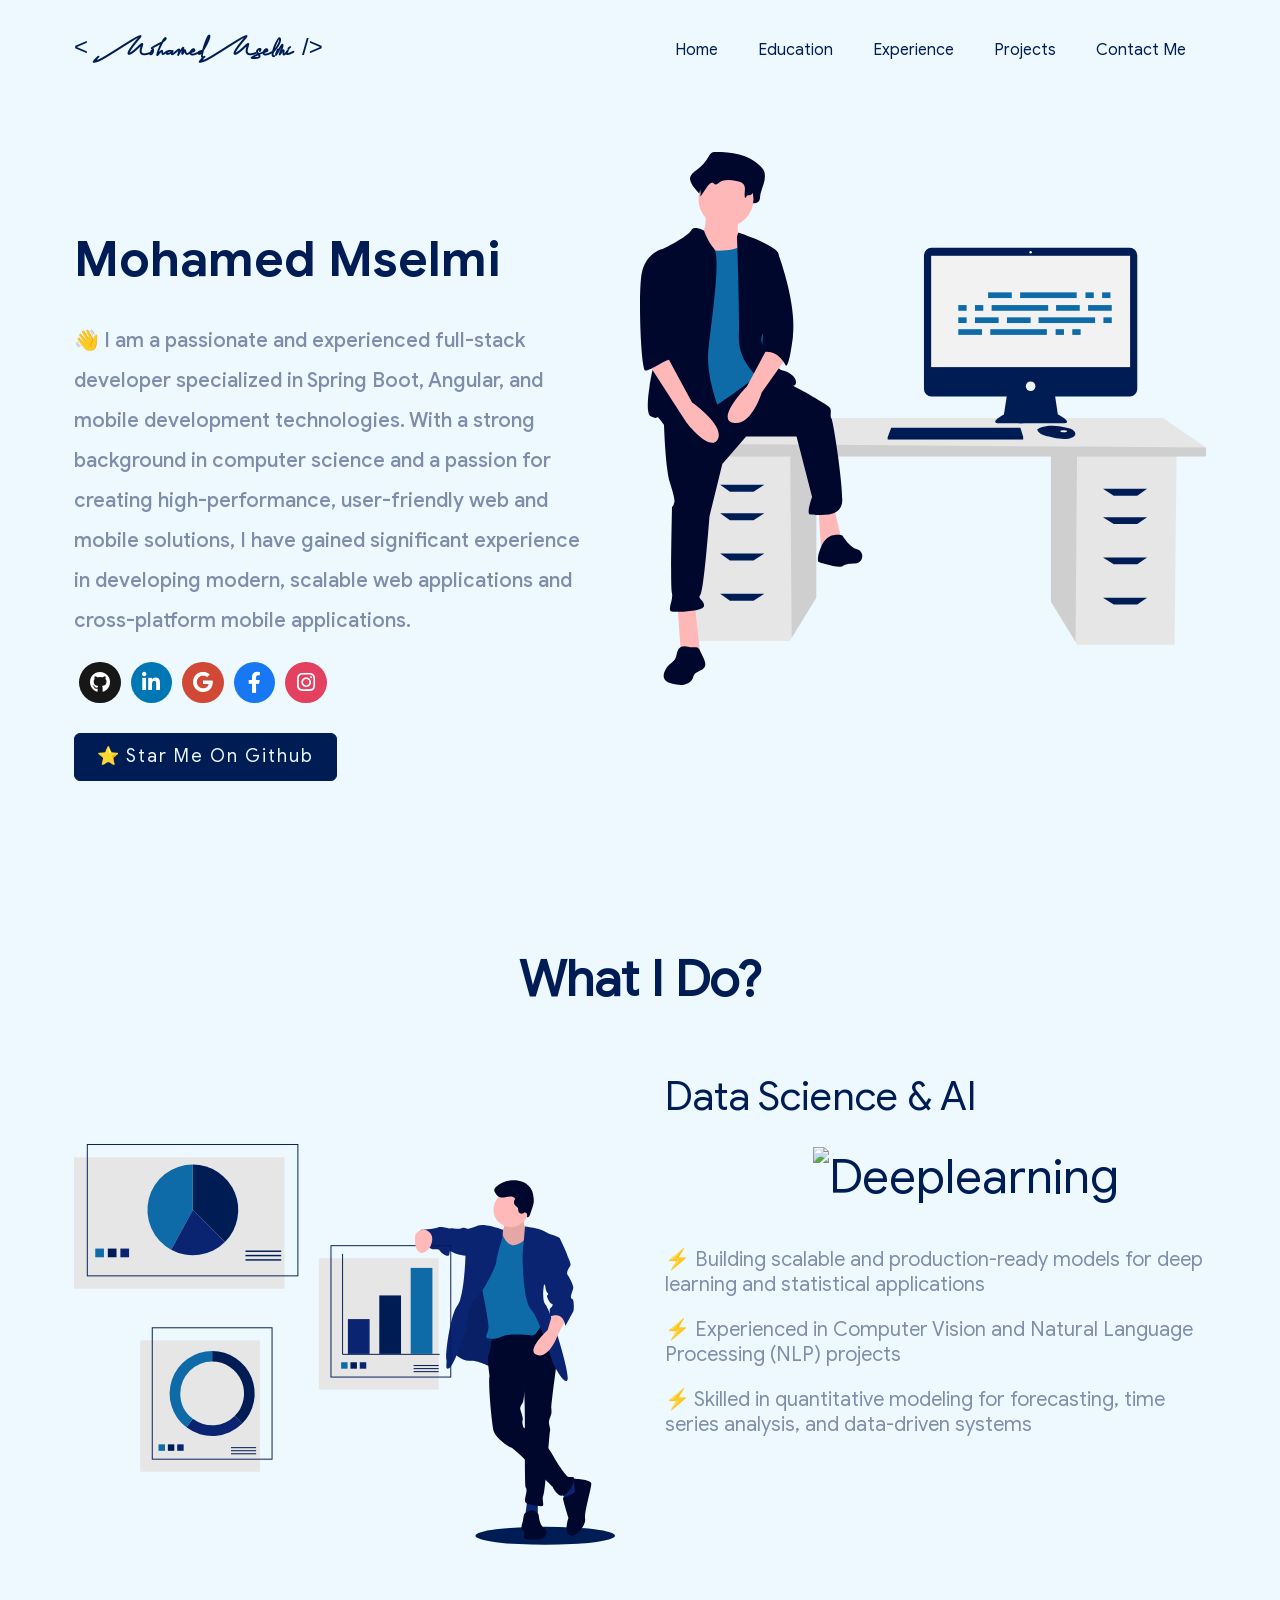
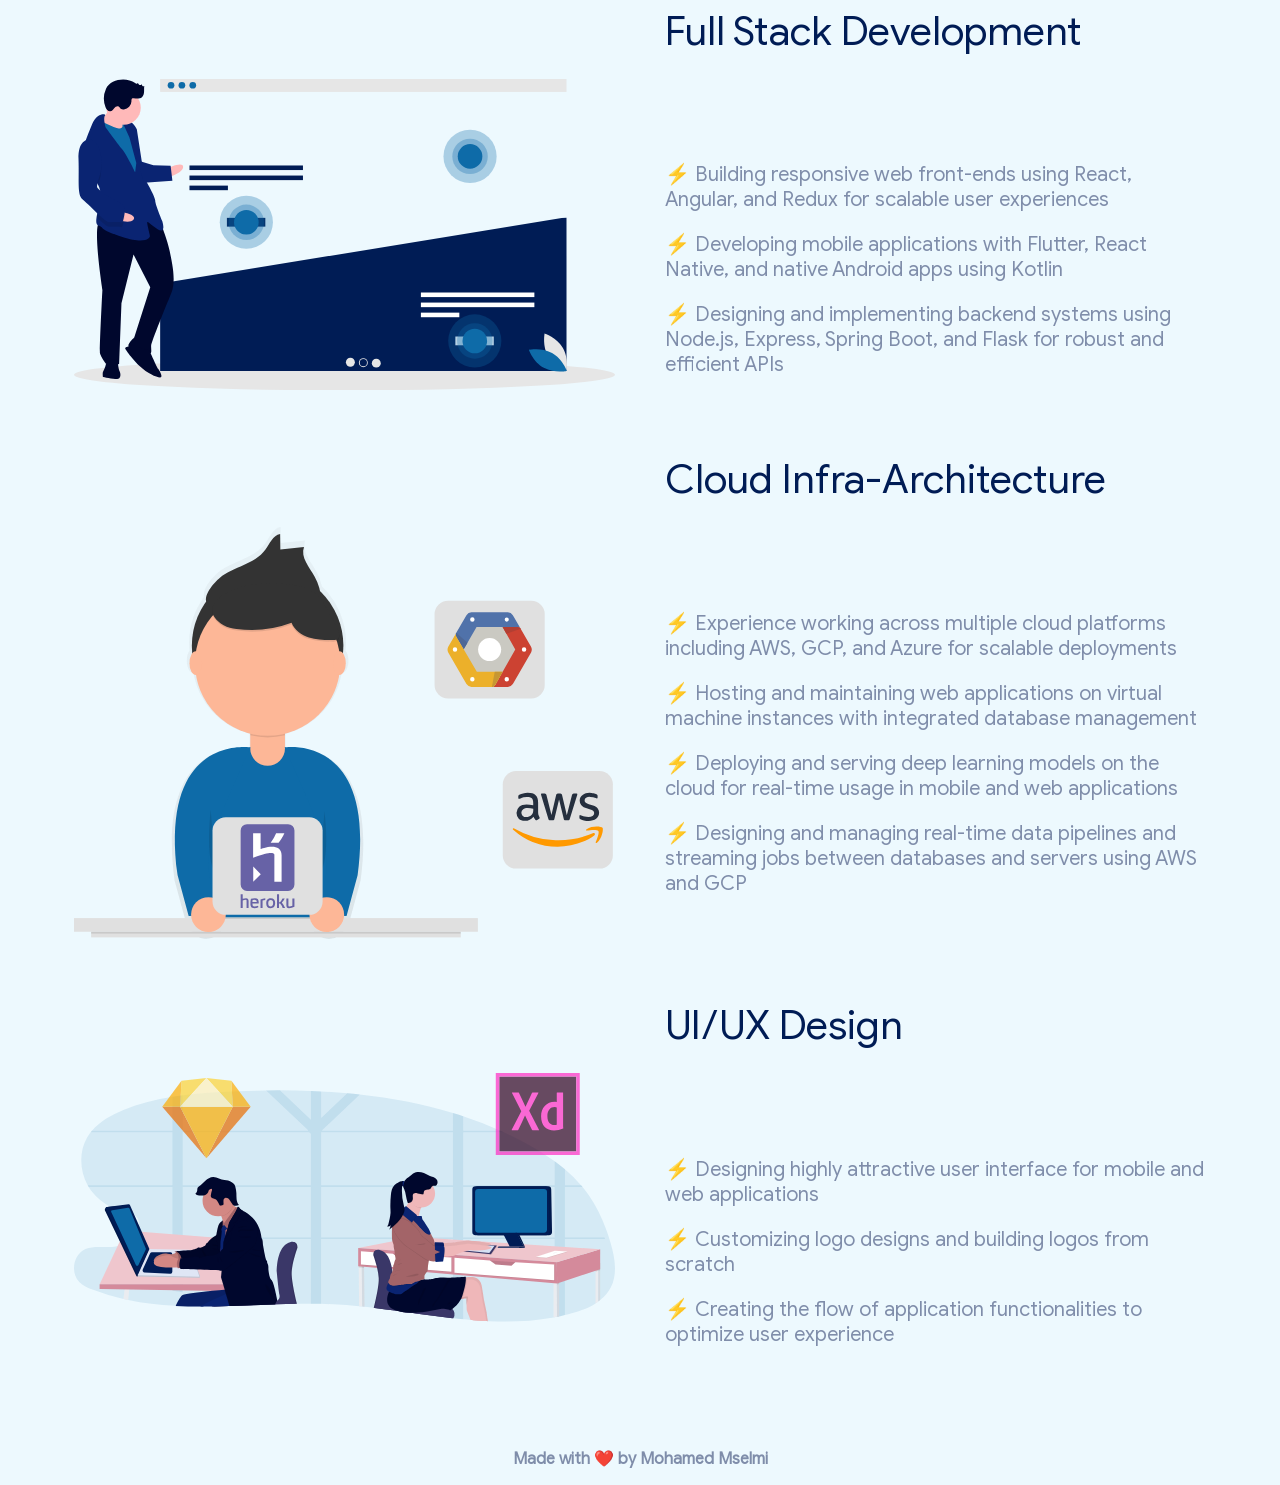
==== portfolio/index.html @ 04118fbd "Updates" ====
<!doctype html><html lang="en"><head><title>Davina Griss | Front-end Developer</title><meta charset="utf-8"/><link rel="icon" href="/portfolio/favicon.ico"/><meta name="viewport" content="width=device-width,initial-scale=1"/><meta name="theme-color" content="#000000"/><meta name="Portfolio template made by Dorota1997, available at GitHub" content="Web site created using create-react-app"/><link rel="manifest" href="/portfolio/manifest.json"/><link rel="stylesheet" href="https://cdn.jsdelivr.net/gh/devicons/devicon@latest/devicon.min.css"><link rel="stylesheet" href="https://pro.fontawesome.com/releases/v5.10.0/css/all.css" integrity="sha384-AYmEC3Yw5cVb3ZcuHtOA93w35dYTsvhLPVnYs9eStHfGJvOvKxVfELGroGkvsg+p" crossorigin="anonymous"/><link href="/portfolio/static/css/main.c5966e54.chunk.css" rel="stylesheet"></head><body data-theme="light"><noscript>You need to enable JavaScript to run this app.</noscript><div id="root"></div><script src="https://code.iconify.design/1/1.0.7/iconify.min.js"></script><script>!function(e){function r(r){for(var n,f,l=r[0],i=r[1],p=r[2],c=0,s=[];c<l.length;c++)f=l[c],Object.prototype.hasOwnProperty.call(o,f)&&o[f]&&s.push(o[f][0]),o[f]=0;for(n in i)Object.prototype.hasOwnProperty.call(i,n)&&(e[n]=i[n]);for(a&&a(r);s.length;)s.shift()();return u.push.apply(u,p||[]),t()}function t(){for(var e,r=0;r<u.length;r++){for(var t=u[r],n=!0,l=1;l<t.length;l++){var i=t[l];0!==o[i]&&(n=!1)}n&&(u.splice(r--,1),e=f(f.s=t[0]))}return e}var n={},o={1:0},u=[];function f(r){if(n[r])return n[r].exports;var t=n[r]={i:r,l:!1,exports:{}};return e[r].call(t.exports,t,t.exports,f),t.l=!0,t.exports}f.m=e,f.c=n,f.d=function(e,r,t){f.o(e,r)||Object.defineProperty(e,r,{enumerable:!0,get:t})},f.r=function(e){"undefined"!=typeof Symbol&&Symbol.toStringTag&&Object.defineProperty(e,Symbol.toStringTag,{value:"Module"}),Object.defineProperty(e,"__esModule",{value:!0})},f.t=function(e,r){if(1&r&&(e=f(e)),8&r)return e;if(4&r&&"object"==typeof e&&e&&e.__esModule)return e;var t=Object.create(null);if(f.r(t),Object.defineProperty(t,"default",{enumerable:!0,value:e}),2&r&&"string"!=typeof e)for(var n in e)f.d(t,n,function(r){return e[r]}.bind(null,n));return t},f.n=function(e){var r=e&&e.__esModule?function(){return e.default}:function(){return e};return f.d(r,"a",r),r},f.o=function(e,r){return Object.prototype.hasOwnProperty.call(e,r)},f.p="/portfolio/";var l=this["webpackJsonpreact-frontend-dev-portfolio"]=this["webpackJsonpreact-frontend-dev-portfolio"]||[],i=l.push.bind(l);l.push=r,l=l.slice();for(var p=0;p<l.length;p++)r(l[p]);var a=i;t()}([])</script><script src="/portfolio/static/js/2.5390d9ce.chunk.js"></script><script src="/portfolio/static/js/main.dc790f82.chunk.js"></script></body></html>
---- portfolio/static/css/main.c5966e54.chunk.css ----
@font-face{font-family:"Agustina Regular";font-style:normal;font-weight:400;src:local("Agustina Regular"),url(/portfolio/static/media/Agustina.21f233e1.woff) format("woff")}@font-face{font-family:"Montserrat";src:local("Montserrat"),url(/portfolio/static/media/Montserrat-Regular.ee653992.ttf) format("woff")}@font-face{font-family:"Google Sans Bold";src:local("Google Sans Bold"),url(/portfolio/static/media/GoogleSans-Bold.4457817a.ttf) format("woff")}@font-face{font-family:"Google Sans Bold Italic";src:local("Google Sans Bold Italic"),url(/portfolio/static/media/GoogleSans-BoldItalic.90773b61.ttf) format("woff")}@font-face{font-family:"Google Sans Italic";src:local("Google Sans Italic"),url(/portfolio/static/media/GoogleSans-Italic.0ecddcde.ttf) format("woff")}@font-face{font-family:"Google Sans Medium";src:local("Google Sans Medium"),url(/portfolio/static/media/GoogleSans-Medium.8d57e401.ttf) format("woff")}@font-face{font-family:"Google Sans Medium Italic";src:local("Google Sans Medium Italic"),url(/portfolio/static/media/GoogleSans-MediumItalic.8fd37379.ttf) format("woff")}@font-face{font-family:"Google Sans Regular";src:local("Google Sans Regular"),url(/portfolio/static/media/GoogleSans-Regular.b5c77a6a.ttf) format("woff")}code{font-family:source-code-pro,Menlo,Monaco,Consolas,"Courier New",monospace}body,html{scroll-behavior:smooth;overflow-x:hidden}body{font:19px/23px Montserrat,"Montserrat",sans-serif;-webkit-font-smoothing:antialiased;-moz-osx-font-smoothing:grayscale}@media (max-width:1380px){body,html{font-size:16px;line-height:normal}}:root{--scrollbar-color:#fff}*{scrollbar-width:thin;scrollbar-color:var(--scrollbar-color) transparent}.App{text-align:center}.App-logo{height:40vmin}.App-header{background-color:#282c34;min-height:100vh;display:flex;flex-direction:column;align-items:center;justify-content:center;font-size:calc(10px + 2vmin);color:#fff}.App-link{color:#09d3ac}.heading{color:#000}.subTitle{color:#868e96}@keyframes fade_down{0%{opacity:.01;transform:translateY(-20px);transition:opacity .3s cubic-bezier(.645,.045,.355,1),transform .3s cubic-bezier(.645,.045,.355,1)}to{opacity:1;transform:translateY(0);transition:opacity .3s cubic-bezier(.645,.045,.355,1),transform .3s cubic-bezier(.645,.045,.355,1)}}@keyframes fade_up{0%{opacity:.01;transform:translateY(20px);transition:opacity .3s cubic-bezier(.645,.045,.355,1),transform .3s cubic-bezier(.645,.045,.355,1)}to{opacity:1;transform:translateY(0);transition:opacity .3s cubic-bezier(.645,.045,.355,1),transform .3s cubic-bezier(.645,.045,.355,1)}}.header{display:block;max-width:90%;padding:20px 10px;margin:0 auto}.header ul{margin:0;padding:0;list-style:none;overflow:hidden}.grey-color{color:#868e96}.header li a{display:block;padding:20px;text-decoration:none}.header .logo{display:block;float:left;font-size:1.5em;text-decoration:none;margin-top:10px;line-height:normal}.header .logo-name{font-family:"Agustina Regular";font-weight:700;padding:0 10px}.menu{font-family:"Google Sans Regular"}.header .menu{clear:both;max-height:0;transition:max-height .2s ease-out}.header .menu-icon{cursor:pointer;display:inline-block;float:right;padding:28px 20px;position:relative;-webkit-user-select:none;user-select:none}.header .menu-icon .navicon{background:#333;display:block;height:2px;position:relative;transition:background .2s ease-out;width:18px}.header .menu-icon .navicon:after,.header .menu-icon .navicon:before{background:#333;content:"";display:block;height:100%;position:absolute;transition:all .2s ease-out;width:100%}.header .menu-icon .navicon:before{top:5px}.header .menu-icon .navicon:after{top:-5px}.header .menu-btn{display:none}.header .menu-btn:checked~.menu{max-height:370px}.header .menu-btn:checked~.menu-icon .navicon{background:transparent}.header .menu-btn:checked~.menu-icon .navicon:before{transform:rotate(-45deg)}.header .menu-btn:checked~.menu-icon .navicon:after{transform:rotate(45deg)}.header .menu-btn:checked~.menu-icon:not(.steps) .navicon:after,.header .menu-btn:checked~.menu-icon:not(.steps) .navicon:before{top:0}@media (min-width:69em){.header li{float:left}.header{display:flex;align-items:center;justify-content:space-between}.header .menu{max-height:none}.header .menu-icon{display:none}}.header-controls{display:flex;align-items:center;grid-gap:15px;gap:15px;justify-content:center;margin-top:20px;flex-wrap:wrap}@media (min-width:69em){.header-controls{margin-top:0;grid-gap:20px;gap:20px}}.main{margin:4rem auto 0}.greet-main,.main{width:90%;padding:20px 10px}.greet-main{margin:2rem auto 0}.gretting-main{width:90%;padding:20px 10px;margin:0 auto}.greeting-main{display:flex}.greeting-main>*{flex:1 1;margin-bottom:30px}.button-greeting-div{display:flex;margin-top:20px}.greeting-text{margin-top:80px;font-size:70px;line-height:1.1;font-family:"Google Sans Bold"}.greeting-nickname{font-size:30px;line-height:0;font-family:"Google Sans Bold Italic"}.greeting-text-p{font-size:40px;line-height:40px;margin-right:40px;font-family:"Google Sans Medium"}.greeting-image-div>*{max-width:100%;height:auto}@media (max-width:1380px){.greeting-text{font-size:50px}.greeting-text-p{font-size:20px}}@media (max-width:768px){.button-greeting-div{justify-content:space-around}.greeting-text{font-size:30px;margin-top:0;text-align:center}.greeting-nickname{font-size:25px;text-align:center}.greeting-text-p{font-size:16px;margin-right:0;line-height:normal;text-align:center}.greeting-main{display:block}.portfolio-repo-btn-div{width:100%;display:flex;justify-content:center}}.social-media-div{font-size:2em}.icon-button i{color:#fff}.icon-button{margin-bottom:10px}.icon-button i{border-radius:2.6rem;cursor:pointer;display:inline-block;font-size:1.3rem;height:2.6rem;line-height:2.6rem;position:relative;text-align:center;-webkit-user-select:none;user-select:none;width:2.6rem;margin:0 5px 10px}@media (max-width:768px){.social-media-div{text-align:center}}.main-button{background-color:#55198b;border:1px solid #55198b;color:#fff;font-weight:500;line-height:1.1;width:max-content;padding:13px 22px;margin-right:0;border-radius:6px;text-align:center;text-decoration:none;font-family:"Google Sans Regular";display:block;margin-top:20px;font-size:18px;cursor:pointer;letter-spacing:2px}.main-button:hover{transition:.3s ease-in}.project-button{display:flex;justify-content:center;margin-top:20px}@media (max-width:768px){.main-button{font-size:15px;padding:12px 18px;margin-right:0}}@media (max-width:320px){.main-button{font-size:12px}}.skills-main-div{display:flex;overflow:hidden}.skills-header{font-size:60px;line-height:normal;font-family:"Google Sans Regular";text-align:center}.skills-text{font-size:20px}.skills-text-div{margin-left:50px;font-family:"Google Sans Regular"}.skills-main-div>*{flex:1 1;margin-bottom:30px}.skills-image-div>*{max-width:100%;height:auto;margin-top:100px}.skills-heading{font-size:56px;font-weight:400;font-family:"Google Sans Regular";line-height:normal}@media (max-width:1380px){.skills-heading{font-size:40px}.skills-header{font-size:50px}}@media (max-width:768px){.skills-heading{font-size:30px;text-align:center}.skills-header{font-size:30px}.greeting-text-p{font-size:16px;line-height:normal}.skills-main-div{flex-direction:column}.skills-text-div{margin:20px}.skills-text{font-size:16px}.skills-text-subtitle{font-size:16px;text-align:center}.skills-image-div{order:2}.skills-image-div>*{margin-top:0}}.software-skill-inline{display:inline-block;margin-right:20px;margin-bottom:20px;font-family:"Google Sans Regular"}.software-skill-inline>i{color:#868e96}.software-skill-inline>i:hover{color:#645beb}.skill-image{height:48px}.footer-text{text-align:center;font-weight:700;font-family:"Google Sans Regular"}.footer-div{margin-top:2rem}#topButton{visibility:hidden;position:fixed;bottom:1.2rem;right:1.5rem;cursor:pointer;padding:15px;outline:none;border-radius:2rem;font-size:1.5rem}.logo_wrapper{height:100vh;width:100vw;align-items:center;justify-content:center}.screen{height:100%}.screen,body{display:flex;align-items:center;justify-content:center}body{padding:0;margin:0}.screen{overflow:hidden;border-radius:100%;animation:grow 5.5s forwards}@keyframes grow{0%{transform:scale(0)}10%{transform:scale(1);border-radius:0;height:100%;width:100%}90%{transform:scale(1);border-radius:0;height:100%;width:100%}to{transform:scale(0);transform-origin:50% 50%;border-radius:100%}}#logo{position:absolute;top:50%;left:50%;transform:translate(-50%,-50%)}.raw_logo{height:305;width:440}.educations-header{font-size:40px;line-height:1.1;font-family:"Google Sans Regular";text-align:center}@media (max-width:1380px){.educations-header{font-size:35px}}@media (max-width:768px){.educations-header{font-size:30px}}.degree-card{display:flex;width:100%;justify-content:center;align-items:center}.card-title{font-size:23px}.card-subtitle,.card-title{font-family:"Google Sans Medium"}.card-subtitle{font-size:18px;margin-top:7px;margin-bottom:5px}.card-img{width:200px;height:auto;border-radius:50%;padding:10px;border:1px solid #d9dbdf;box-shadow:5px 5px 5px #d9dbdf}.body-header{max-width:inherit;display:flex;border-radius:7px 7px 0 0;padding:10px}.body-header-title{align-items:flex-start;width:80%}.body-header-duration{width:20%}.duration{font-family:"Google Sans Regular";font-size:16px;padding-right:10px;float:right}.body-content{max-width:inherit;border-radius:0 0 7px 7px;padding:10px;justify-content:center;align-items:center}.content-list{padding-left:10px;padding-right:10px;font-family:"Google Sans Regular"}.card-body{border-bottom:1px solid #d9dbdf;border-left:1px solid #d9dbdf;border-right:1px solid #d9dbdf;border-radius:7px;margin:10px;box-shadow:5px 5px 5px #d9dbdf}.visit-btn{display:inline-block;margin:0 10px 10px 0;padding:10px;border-radius:7px;border:0;float:right}.btn{margin:0;padding:0;font-family:"Google Sans Regular"}@media (max-width:768px){.body-header,.degree-card{flex-direction:column}.body-header-title{width:100%}.body-header-duration{padding:0;margin:0;width:100%}.duration{padding:0;margin:0;float:left}.card-img{width:200px}.card-body{width:100%!important}.card-title{font-size:20px}.card-subtitle{font-size:16px}}.certs-header{font-size:40px;line-height:1.1;font-family:"Google Sans Regular";text-align:center}.certs-body-div{display:flex;justify-content:space-between;flex-wrap:wrap}@media (max-width:1380px){.certs-header{font-size:35px}}@media (max-width:768px){.certs-body-div{flex-direction:column}.certs-header{font-size:30px}}.cert-card{width:30%;display:inline-block;justify-content:center;align-items:center;text-align:center;border:1px solid #d9dbdf;border-radius:5px;box-shadow:5px 5px 5px #d9dbdf;margin-bottom:30px;flex:0 0 30%}.cert-header{margin:0;border-radius:5px 5px 0 0}.logo_img{margin:3px;width:auto;height:100px}.cert-body{margin:0}.cert-body-title{font-size:20px}.cert-body-subtitle,.cert-body-title{font-family:"Google Sans Regular";margin:10px}.cert-body-subtitle{font-size:18px;color:grey}.content{position:relative;width:100%;margin:auto;overflow:hidden}.content .content-overlay{background:rgba(0,0,0,.7);position:absolute;height:99%;width:100%;left:0;top:0;bottom:0;right:0;opacity:0;transition:all .4s ease-in-out 0s}.content:hover .content-overlay{opacity:1}.content-details{position:absolute;text-align:center;padding-left:1em;padding-right:1em;width:100%;top:50%;left:50%;opacity:0;transform:translate(-50%,-50%);transition:all .3s ease-in-out 0s}.content:hover .content-details{top:50%;left:50%;opacity:1}.content-details h3{color:#fff;font-weight:500;font-family:"Google Sans Regular";letter-spacing:.15em;margin-bottom:.5em;text-transform:uppercase}.fadeIn-top{top:20%}@media (max-width:768px){.cert-card{width:100%}}.dev-icons{padding-left:0;list-style:none;font-size:3rem;margin-bottom:0;margin-top:0;text-align:center}.competitive-sites-inline{display:inline-block;margin-right:20px;margin-bottom:20px;font-family:"Google Sans Regular"}.competitive-sites-inline>i{color:#868e96}.competitive-sites-inline>i:hover{color:#645beb}.education-main{width:100%}.basic-education{margin-left:5%;margin-right:5%}.heading-div{display:flex}.heading-div>*{flex:1 1}.heading-img-div{display:flex;align-items:center;justify-content:center}.heading-text-div{text-align:center}.heading-img-div>*{max-width:100%;height:auto}.heading-text{font-size:56px;font-weight:400;font-family:"Google Sans Medium";line-height:1.1;text-align:center;margin-top:100px}.heading-sub-text{font-size:30px;font-family:"Google Sans Regular";text-align:center}@media (max-width:1380px){.heading-text{font-size:50px;margin-top:80px}.heading-sub-text{font-size:25px}}@media (max-width:768px){.heading-text{font-size:30px;margin-top:20px}.heading-sub-text{font-size:20px}.heading-div{flex-direction:column}}.experience-card{min-width:275px;margin-bottom:20px;border-radius:10px;display:flex;flex-direction:column;padding:10px;margin-left:10px;box-shadow:4px 3px 20px -2px grey}.arrow-left{width:0;height:0;margin-top:40px;margin-left:10px;margin-right:-10px;border-top:10px solid transparent;border-bottom:10px solid transparent;z-index:100}.experience-card-logo-div{margin:-10px 10px 10px}.experience-card-stepper{display:flex;flex-direction:row;position:relative;align-items:center;flex-direction:column;margin-top:-40px}.experience-card-body-div{width:100%}.experience-card-header-div{display:flex;flex-direction:row}.experience-card-logo{width:100px;height:100px;box-shadow:4px 3px 20px -2px grey;border-radius:50px}.experience-card-title{margin:10px 7px 2px 0}.experience-card-company,.experience-card-title{font-family:"Google Sans Regular";text-align:left}.experience-card-company{margin:0}.experience-card-duration{font-family:"Google Sans Regular";margin:10px 0 2px;text-align:right;color:#868e96}.experience-card-heading-left{float:left;margin-left:10px;margin-right:auto}.experience-card-heading-right{float:right;margin-left:auto;margin-right:10px}.experience-card-location{font-family:"Google Sans Regular";margin:0;text-align:right;color:#868e96}.experience-card-description{margin-top:5px;margin-left:10px;text-align:justify;margin-right:20px;font-family:"Google Sans Regular"}.experience-card-company>a{position:relative;color:#000;text-decoration:none}.experience-card-company>a:hover{color:#000}.experience-card-company>a:hover:before{visibility:visible;transform:scaleX(1)}.experience-card-company>a:before{content:"";position:absolute;width:100%;height:1px;bottom:0;left:0;background-color:#000;visibility:hidden;transform:scaleX(0);transition:all .3s ease-in-out 0s}.experience-list-item{display:flex;align-items:center;flex-direction:row}@keyframes ripple{0%{left:5px;top:5px;opcity:75;width:0;height:0}to{left:-20px;top:-20px;opacity:0;width:50px;height:50px}}@media (max-width:768px){.experience-card{flex-direction:column;text-align:center}.arrow-left,.experience-card-stepper{display:none}.experience-list-item{flex-direction:column}.experience-card-logo{width:100px}.experience-card-heading-left,.experience-card-heading-right{float:center;margin-left:auto;margin-right:auto}.experience-card-header-div{flex-direction:column}.experience-card-description{margin-left:14px;margin-right:14px;text-align:justify}}.experience-accord{margin:50px}.accord-panel{font-family:"Google Sans Regular"}@media (max-width:768px){.experience-accord{margin:20px}}.experience-main{width:100%}.basic-experience{margin-left:5%;margin-right:5%}.experience-heading-div{display:flex}.experience-heading-div>*{flex:1 1}.experience-heading-img-div{display:flex;align-items:center;justify-content:center}.experience-heading-text-div{text-align:center}.experience-heading-img-div>*{max-width:100%;height:auto}.experience-heading-text{font-size:56px;font-weight:400;font-family:"Google Sans Medium";line-height:1.1;text-align:center;margin-top:80px}.experience-heading-sub-text{font-size:30px;font-family:"Google Sans Regular";text-align:center;margin-bottom:10px}.experience-header-detail-text{font-size:20px;line-height:30px;margin-top:0;margin-left:20px;margin-right:20px;font-family:"Google Sans Medium"}@media (max-width:1380px){.experience-heading-text{font-size:50px;margin-top:80px}.experience-heading-sub-text{font-size:25px}}@media (max-width:768px){.experience-heading-text{font-size:30px;margin-top:20px}.experience-heading-sub-text{font-size:20px}.experience-heading-div{flex-direction:column}.experience-header-detail-text{font-size:16px;margin-right:0;line-height:normal;text-align:center}}.pr-chart{width:100%;text-align:center}canvas{margin:0 auto}.pr-chart-header{font-family:"Google Sans Regular"}@media (max-width:768px){.pr-chart-header{font-size:20px}}.issue-chart{width:100%;text-align:center}.issue-chart-header{font-family:"Google Sans Regular"}@media (max-width:768px){.issue-chart-header{font-size:20px}}.os-charts-header{font-size:40px;line-height:1.1;font-family:"Google Sans Regular";text-align:center;margin-left:10px;margin-right:10px}.os-charts-body-div{text-align:center;display:flex;flex-direction:row;width:100%}.main-div{width:90%;margin:0 auto}@media (max-width:1380px){.os-charts-header{font-size:35px}}@media (max-width:768px){.os-charts-header{font-size:25px}.os-charts-body-div{flex-direction:column}}.organizations-header{font-size:40px;line-height:1.1;font-family:"Google Sans Regular";text-align:center;margin-left:10px;margin-right:10px}@media (max-width:1380px){.organizations-header{font-size:35px}}@media (max-width:768px){.organizations-header{font-size:25px}}.dev-icons-orgs{padding-left:0;list-style:none;font-size:3rem;margin:50px 50px 0;text-align:center}.organizations-img{width:100px;height:auto}.organizations-inline{display:inline-block;margin-right:50px;margin-bottom:50px;font-family:"Google Sans Regular"}.organizations-inline:hover{transform:translateY(-5px)}@media (max-width:768px){.organizations-img{width:60px}.dev-icons-orgs{margin-left:20px;margin-right:20px}.organizations-inline{margin-right:30px;margin-bottom:30px}}.pull-requests-header-div{margin-top:100px}.pull-requests-header{font-size:40px;line-height:1.1;font-family:"Google Sans Regular";text-align:center;margin-left:10px;margin-right:10px}.pull-request-body-div{text-align:center;width:100%}@media (max-width:1380px){.pull-requests-header{font-size:35px}}@media (max-width:768px){.pull-requests-header-div{margin-top:40px}.pull-requests-header{font-size:25px}}.pull-request-card{width:75%;display:inline-block;margin-bottom:10px;border-radius:5px;padding:10px}.pr-top{display:flex;width:100%}.pr-header{width:80%;float:top-left;text-align:left}.pr-icons{font-size:18px;width:5%;float:left;text-align:left}.pr-title-header{width:95%;display:inline-block;float:right}.pr-subtitle{font-size:10px;color:grey}.pr-subtitle,.pr-title{margin-top:0;margin-bottom:0;font-family:"Google Sans Regular"}.pr-title{text-overflow:ellipsis;white-space:nowrap;overflow:hidden;text-align:left;font-size:16px}.pr-title>a{position:relative;color:#000;text-decoration:none}.pr-title>a:hover{color:#000}.pr-title>a:hover:before{visibility:visible;transform:scaleX(1)}.pr-title>a:before{content:"";position:absolute;width:100%;height:1px;bottom:0;left:0;background-color:#000;visibility:hidden;transform:scaleX(0);transition:all .3s ease-in-out 0s}.pr-down{width:95%;display:flex;margin-left:4%}.changes-repo{width:90%;margin-right:0;display:inline-block}.changes-files{width:100%;display:flex;margin-top:5px}.merge-by-img{display:inline-block;margin-left:10px;height:20px;width:auto}@media (max-width:768px){.pull-request-card{width:85%}.pr-top{flex-direction:column}.changes-repo{width:87%}.files-changed-header{margin-top:10px;margin-left:5px;width:100%;text-align:left}.pr-header{width:100%}.pr-icons{width:7%;font-size:20px}.pr-title-header{width:93%}.pr-title{white-space:normal;overflow:hidden;font-size:15px}.pr-subtitile{font-size:12px;margin-top:3px}.pr-down{width:93%;margin-left:7%}}.issues-header{font-size:40px;line-height:1.1;font-family:"Google Sans Regular";text-align:center;margin-left:10px;margin-right:10px}.issues-body-div{text-align:center;width:100%}@media (max-width:1380px){.issues-header{font-size:35px}}@media (max-width:768px){.issues-header{font-size:25px}}.issue-card{width:75%;display:inline-block;margin-bottom:10px;border-radius:5px;padding:10px}.issue-top{display:flex;width:100%}.files-changed-header{width:20%;text-align:right}.files-changed-text{text-align:right;padding:2px;color:#fff;border-radius:10%}.files-changed-text,.files-changed-text-2{margin-top:0;display:inline-block;margin-bottom:0;font-size:12px;font-family:"Google Sans Regular"}.files-changed-text-2{margin-left:10px}.issue-header{width:100%;float:top-left;text-align:left}.issue-icons{font-size:18px;width:5%;float:left;text-align:left}.issue-title-header{width:95%;display:inline-block;float:right}.issue-subtitle{font-size:10px;color:grey}.issue-subtitle,.issue-title{margin-top:0;margin-bottom:0;font-family:"Google Sans Regular"}.issue-title{text-overflow:ellipsis;white-space:nowrap;overflow:hidden;text-align:left;font-size:16px}.issue-title>a{position:relative;color:#000;text-decoration:none}.issue-title>a:hover{color:#000}.issue-title>a:hover:before{visibility:visible;transform:scaleX(1)}.issue-title>a:before{content:"";position:absolute;width:100%;height:1px;bottom:0;left:0;background-color:#000;visibility:hidden;transform:scaleX(0);transition:all .3s ease-in-out 0s}.issue-down{width:95%;display:flex;margin-left:5%}.assignee-repo{width:90%;margin-right:0;display:inline-block}.parent-repo{overflow:hidden;text-align:left;margin-bottom:0;font-family:"Google Sans Regular";font-size:12px;margin-top:5px}.parent-repo,.parent-repo>a{white-space:nowrap;text-overflow:ellipsis}.assignee-info{width:100%;display:flex;margin-top:5px}.additions-files{color:#28a745}.additions-files,.deletions-files{margin-top:0;margin-bottom:0;font-size:14px;font-family:"Google Sans Regular"}.deletions-files{margin-left:8px;color:#d73a49}.owner-img-div{width:10%;display:inline-block}.owner-img{height:40px}.assigned-to-img,.owner-img{display:inline-block;width:auto}.assigned-to-img{margin-left:10px;height:20px}#tooltip-top>.tooltip-inner{background-color:#000;color:#fff;border:1px solid #062e56}#tooltip-top>.tooltip-arrow{border-top:5px solid #062e56}@media (max-width:768px){.issue-card{width:85%}.issue-top{flex-direction:column}.assignee-repo{width:87%}.files-changed-header{margin-top:10px;margin-left:5px;width:100%;text-align:left}.issue-header{width:100%}.issue-icons{width:7%;font-size:20px}.issue-title-header{width:93%}.issue-title{white-space:normal;overflow:hidden;font-size:15px}.pr-subtitile{font-size:12px;margin-top:3px}.issue-down{width:93%;margin-left:7%}}.contact-main,.opensource-main{width:100%}.basic-contact{margin-left:5%;margin-right:5%}.blog-heading-div,.contact-heading-div{display:flex}.address-heading-div{display:flex;margin-top:80px}.address-heading-div>*,.blog-heading-div>*,.contact-heading-div>*{flex:1 1}.contact-heading-img-div{display:flex}.blog-heading-img-div,.contact-heading-img-div{align-items:center;justify-content:center}.address-heading-text-div,.blog-heading-text-div,.contact-heading-text-div{text-align:center}.blog-heading-img-div>*,.contact-heading-img-div>*{max-width:100%;height:auto}.contact-heading-text{margin-top:60px}.blog-heading-text,.contact-heading-text{font-size:56px;font-weight:400;font-family:"Google Sans Medium";line-height:1.1;text-align:center}.blog-heading-text{margin-top:40px}.address-heading-text{font-size:30px;font-family:"Google Sans Regular";text-align:center;margin-bottom:10px}.blog-header-detail-text,.contact-header-detail-text{font-size:20px;line-height:30px;margin-top:0;margin-left:20px;margin-right:20px;font-family:"Google Sans Medium"}.address-btn-div,.blogsite-btn-div,.resume-btn-div{width:100%;display:flex;justify-content:center}.address-btn-div{margin-top:0}@media (max-width:1380px){.contact-heading-text{font-size:50px;margin-top:60px}.blog-heading-text{font-size:50px;margin-top:40px}}@media (max-width:768px){.blog-heading-text,.contact-heading-text{font-size:30px;margin-top:0}.address-heading-text{font-size:20px}.blog-heading-div{flex-direction:column-reverse;margin-top:60px}.address-heading-div{flex-direction:column;margin-top:60px}.address-heading-text-div,.blog-heading-text-div{margin-top:40px}.contact-heading-div{flex-direction:column}.blog-header-detail-text,.contact-header-detail-text{font-size:16px;margin-left:0;margin-right:0;line-height:normal;text-align:center}}.dev-icons-languages{padding-left:0;list-style:none;font-size:2rem;margin-bottom:0;margin-top:0;text-align:right}.software-skill-inline-languages{display:inline-block;margin-right:20px;margin-bottom:0;font-family:"Google Sans Regular"}@media (max-width:768px){.software-skill-inline-languages{margin-right:10px;margin-bottom:0}}.repo-card-div{color:#586069;box-shadow:0 10px 30px -15px rgba(0,0,0,.2);padding:2rem;cursor:pointer;flex:1 1 25%}.repo-card-div:hover{box-shadow:0 20px 30px -10px rgba(0,0,0,.2)}.repo-stats{display:flex;justify-content:space-between;font-size:13px;color:#6a737d}.repo-left-stat{flex-grow:1;display:flex}.language-color{width:10px;height:10px;background-color:#00f;margin-right:.25rem;border-radius:100%}.repo-left-stat span{margin-right:.75rem}.repo-left-stat span,.repo-name-div{display:flex;align-items:center}.repo-svg{margin-right:.5rem;min-width:16px}.repo-name{text-align:left;color:#24292e;font-family:"Google Sans Regular";font-size:25px;font-weight:700;letter-spacing:-.5px;overflow:hidden;line-height:1.2;margin:0}.repo-star-svg{margin-right:.3rem}.repo-description{overflow:hidden;text-align:left;display:-webkit-box;font-family:"Google Sans Regular";-webkit-line-clamp:2;-webkit-box-orient:vertical;margin-top:.8rem}.repo-details{display:flex;flex-direction:row}.repo-creation-date{font-family:"Google Sans Regular";font-weight:400;margin:0 auto 0 0}.repo-languages{margin-left:auto;margin-right:0}@media (max-width:1200px){.repo-card-div{flex:1 1 40%}}@media (max-width:768px){.repo-card-div{flex:1 1 100%}.repo-name{font-size:16px}.repo-description{font-size:14px}.repo-details{flex-direction:column}.repo-creation-date{font-size:14px}}.publication-card-div{color:#586069;background-color:#fff;box-shadow:0 10px 30px -15px rgba(0,0,0,.2);padding:2rem;cursor:pointer;flex:1 1 25%}.publication-card-div:hover{box-shadow:0 20px 30px -10px rgba(0,0,0,.2)}.publication-name-div{display:flex;align-items:center}.publication-name{color:#24292e;font-size:25px;font-weight:700;letter-spacing:-.5px;line-height:1.2;margin:0}.publication-description,.publication-name{text-align:left;font-family:"Google Sans Regular";overflow:hidden}.publication-description{display:-webkit-box;-webkit-line-clamp:2;-webkit-box-orient:vertical;margin-top:.8rem}.publication-details{display:flex;flex-direction:row}.publication-creation-date{font-family:"Google Sans Regular";font-weight:400;margin:0 auto 0 0}@media (max-width:1200px){.publication-card-div{flex:1 1 40%}}@media (max-width:768px){.publication-card-div{flex:1 1 100%}.publication-name{font-size:16px}.publication-description{font-size:14px}.publication-details{flex-direction:column}.publication-creation-date{font-size:14px}}.projects-main{width:100%;text-align:center}.basic-projects{margin-left:5%;margin-right:5%}.projects-heading-div{display:flex}.projects-heading-div>*{flex:1 1}.projects-heading-img-div{display:flex;align-items:center;justify-content:center}.projects-heading-text-div{text-align:center}.projects-heading-img-div>*{max-width:100%;height:auto}.projects-heading-text{font-size:56px;font-weight:400;font-family:"Google Sans Medium";line-height:1.1;text-align:center;margin-top:80px}.projects-heading-sub-text{font-size:30px;font-family:"Google Sans Regular";text-align:center;margin-bottom:10px}.projects-header-detail-text{font-size:20px;line-height:30px;margin-top:0;margin-left:20px;margin-right:20px;font-family:"Google Sans Medium"}.publications-heading-text-div{text-align:center;font-family:"Google Sans Regular";margin-top:70px}.publications-heading-text{font-size:56px;font-weight:600}.repo-cards-div-main{display:flex;flex-direction:row;flex-wrap:wrap;grid-gap:1rem 1rem;gap:1rem 1rem;margin-left:40px;margin-right:40px;margin-top:60px}@media (max-width:1380px){.projects-heading-text{font-size:50px;margin-top:80px}.projects-heading-sub-text{font-size:25px}}@media (max-width:768px){.projects-heading-text,.publications-heading-text{font-size:30px;margin-top:20px}.projects-heading-sub-text{font-size:20px}.projects-heading-div{flex-direction:column}.projects-header-detail-text{font-size:16px;margin-right:0;margin-left:0;line-height:normal;text-align:center}.repo-cards-div-main{grid-template-columns:repeat(auto-fit,minmax(300px,1fr));margin-left:10px;margin-right:10px;margin-top:30px}}.error-main{width:100vw}.error-main>.error-class{width:90%;margin:auto 5%;text-align:center;display:block}.error-main>.error-class>.error-404{font-size:7em;overflow:hidden;padding-top:10px 0;margin:10px 0}.error-main>.error-class p{font-size:1.4em;margin-top:0}@media screen and (min-width:1364px){.error-main>.error-class>.error-404{height:175px;padding-top:60px}}.resume-main{width:100vw;min-height:100vh;margin:0;padding:0;overflow-x:hidden}.resume-view{max-width:1200px;margin:0 auto;padding:0 5% 40px}.resume-page{display:block;width:100%;margin-bottom:0}.resume-page .react-pdf__Document{display:flex;justify-content:center;width:100%;margin:0;line-height:0}.resume-page .react-pdf__Page{max-width:100%;display:block;margin:0;line-height:0}.resume-page .react-pdf__Page__canvas{max-width:100%!important;height:auto!important;width:100%!important;display:block;margin:0}.resume-page .react-pdf__Page__annotations,.resume-page .react-pdf__Page__textContent{display:none}.download-btn{display:flex;justify-content:center;align-items:center;margin-bottom:30px}@media screen and (max-width:768px){.resume-view{padding:0 2% 30px}}@media screen and (min-width:769px){.resume-view{max-width:1400px;padding:0 3% 50px}}.resume-loading{display:flex;flex-direction:column;align-items:center;justify-content:center;padding:60px 20px;min-height:400px}.resume-loading p{margin-top:20px;font-size:16px;color:#666}.page-loading{display:flex;justify-content:center;align-items:center;min-height:400px}.loading-spinner{width:48px;height:48px;border:4px solid #f3f3f3;border-top-color:#3498db;border-radius:50%;animation:spin 1s linear infinite}@keyframes spin{0%{transform:rotate(0deg)}to{transform:rotate(1turn)}}.resume-error{display:flex;flex-direction:column;align-items:center;justify-content:center;padding:60px 20px;min-height:400px;text-align:center}.resume-error .error-icon{color:#e74c3c;margin-bottom:20px}.resume-error p{font-size:18px;color:#666;margin-bottom:24px;max-width:400px}.retry-btn{padding:10px 24px;font-size:16px;font-weight:500;border:2px solid #e74c3c;background-color:#fff;color:#e74c3c;border-radius:8px;cursor:pointer;transition:all .3s ease;outline:none}.retry-btn:hover{background-color:#e74c3c;color:#fff;transform:translateY(-2px);box-shadow:0 4px 12px rgba(231,76,60,.3)}.pagination-controls{display:flex;justify-content:center;align-items:center;grid-gap:20px;gap:20px;margin-top:30px;margin-bottom:30px;padding:20px}.pagination-btn{padding:10px 24px;font-size:16px;font-weight:500;border:2px solid #3498db;background-color:#fff;color:#3498db;border-radius:8px;cursor:pointer;transition:all .3s ease;outline:none}.pagination-btn:hover:not(:disabled){background-color:#3498db;color:#fff;transform:translateY(-2px);box-shadow:0 4px 12px rgba(52,152,219,.3)}.pagination-btn:disabled{opacity:.4;cursor:not-allowed;border-color:#ccc;color:#ccc}.page-info{font-size:16px;font-weight:500;color:#333;min-width:120px;text-align:center}@media screen and (max-width:768px){.pagination-controls{flex-direction:column;grid-gap:12px;gap:12px}.pagination-btn{width:100%;max-width:200px}.page-info{order:-1;margin-bottom:8px}.loading-spinner{width:40px;height:40px}.resume-error,.resume-loading{min-height:300px;padding:40px 20px}}
/*!
 * Font Awesome Free 5.11.2 by @fontawesome - https://fontawesome.com
 * License - https://fontawesome.com/license/free (Icons: CC BY 4.0, Fonts: SIL OFL 1.1, Code: MIT License)
 */.fa,.fab,.fad,.fal,.far,.fas{-moz-osx-font-smoothing:grayscale;-webkit-font-smoothing:antialiased;display:inline-block;font-style:normal;font-feature-settings:normal;font-variant:normal;text-rendering:auto;line-height:1}.fa-lg{font-size:1.33333em;line-height:.75em;vertical-align:-.0667em}.fa-xs{font-size:.75em}.fa-sm{font-size:.875em}.fa-1x{font-size:1em}.fa-2x{font-size:2em}.fa-3x{font-size:3em}.fa-4x{font-size:4em}.fa-5x{font-size:5em}.fa-6x{font-size:6em}.fa-7x{font-size:7em}.fa-8x{font-size:8em}.fa-9x{font-size:9em}.fa-10x{font-size:10em}.fa-fw{text-align:center;width:1.25em}.fa-ul{list-style-type:none;margin-left:2.5em;padding-left:0}.fa-ul>li{position:relative}.fa-li{left:-2em;position:absolute;text-align:center;width:2em;line-height:inherit}.fa-border{border:.08em solid #eee;border-radius:.1em;padding:.2em .25em .15em}.fa-pull-left{float:left}.fa-pull-right{float:right}.fa.fa-pull-left,.fab.fa-pull-left,.fal.fa-pull-left,.far.fa-pull-left,.fas.fa-pull-left{margin-right:.3em}.fa.fa-pull-right,.fab.fa-pull-right,.fal.fa-pull-right,.far.fa-pull-right,.fas.fa-pull-right{margin-left:.3em}.fa-spin{animation:fa-spin 2s linear infinite}.fa-pulse{animation:fa-spin 1s steps(8) infinite}@keyframes fa-spin{0%{transform:rotate(0deg)}to{transform:rotate(1turn)}}.fa-rotate-90{-ms-filter:"progid:DXImageTransform.Microsoft.BasicImage(rotation=1)";transform:rotate(90deg)}.fa-rotate-180{-ms-filter:"progid:DXImageTransform.Microsoft.BasicImage(rotation=2)";transform:rotate(180deg)}.fa-rotate-270{-ms-filter:"progid:DXImageTransform.Microsoft.BasicImage(rotation=3)";transform:rotate(270deg)}.fa-flip-horizontal{-ms-filter:"progid:DXImageTransform.Microsoft.BasicImage(rotation=0, mirror=1)";transform:scaleX(-1)}.fa-flip-vertical{transform:scaleY(-1)}.fa-flip-both,.fa-flip-horizontal.fa-flip-vertical,.fa-flip-vertical{-ms-filter:"progid:DXImageTransform.Microsoft.BasicImage(rotation=2, mirror=1)"}.fa-flip-both,.fa-flip-horizontal.fa-flip-vertical{transform:scale(-1)}:root .fa-flip-both,:root .fa-flip-horizontal,:root .fa-flip-vertical,:root .fa-rotate-90,:root .fa-rotate-180,:root .fa-rotate-270{filter:none}.fa-stack{display:inline-block;height:2em;line-height:2em;position:relative;vertical-align:middle;width:2.5em}.fa-stack-1x,.fa-stack-2x{left:0;position:absolute;text-align:center;width:100%}.fa-stack-1x{line-height:inherit}.fa-stack-2x{font-size:2em}.fa-inverse{color:#fff}.fa-500px:before{content:"\f26e"}.fa-accessible-icon:before{content:"\f368"}.fa-accusoft:before{content:"\f369"}.fa-acquisitions-incorporated:before{content:"\f6af"}.fa-ad:before{content:"\f641"}.fa-address-book:before{content:"\f2b9"}.fa-address-card:before{content:"\f2bb"}.fa-adjust:before{content:"\f042"}.fa-adn:before{content:"\f170"}.fa-adobe:before{content:"\f778"}.fa-adversal:before{content:"\f36a"}.fa-affiliatetheme:before{content:"\f36b"}.fa-air-freshener:before{content:"\f5d0"}.fa-airbnb:before{content:"\f834"}.fa-algolia:before{content:"\f36c"}.fa-align-center:before{content:"\f037"}.fa-align-justify:before{content:"\f039"}.fa-align-left:before{content:"\f036"}.fa-align-right:before{content:"\f038"}.fa-alipay:before{content:"\f642"}.fa-allergies:before{content:"\f461"}.fa-amazon:before{content:"\f270"}.fa-amazon-pay:before{content:"\f42c"}.fa-ambulance:before{content:"\f0f9"}.fa-american-sign-language-interpreting:before{content:"\f2a3"}.fa-amilia:before{content:"\f36d"}.fa-anchor:before{content:"\f13d"}.fa-android:before{content:"\f17b"}.fa-angellist:before{content:"\f209"}.fa-angle-double-down:before{content:"\f103"}.fa-angle-double-left:before{content:"\f100"}.fa-angle-double-right:before{content:"\f101"}.fa-angle-double-up:before{content:"\f102"}.fa-angle-down:before{content:"\f107"}.fa-angle-left:before{content:"\f104"}.fa-angle-right:before{content:"\f105"}.fa-angle-up:before{content:"\f106"}.fa-angry:before{content:"\f556"}.fa-angrycreative:before{content:"\f36e"}.fa-angular:before{content:"\f420"}.fa-ankh:before{content:"\f644"}.fa-app-store:before{content:"\f36f"}.fa-app-store-ios:before{content:"\f370"}.fa-apper:before{content:"\f371"}.fa-apple:before{content:"\f179"}.fa-apple-alt:before{content:"\f5d1"}.fa-apple-pay:before{content:"\f415"}.fa-archive:before{content:"\f187"}.fa-archway:before{content:"\f557"}.fa-arrow-alt-circle-down:before{content:"\f358"}.fa-arrow-alt-circle-left:before{content:"\f359"}.fa-arrow-alt-circle-right:before{content:"\f35a"}.fa-arrow-alt-circle-up:before{content:"\f35b"}.fa-arrow-circle-down:before{content:"\f0ab"}.fa-arrow-circle-left:before{content:"\f0a8"}.fa-arrow-circle-right:before{content:"\f0a9"}.fa-arrow-circle-up:before{content:"\f0aa"}.fa-arrow-down:before{content:"\f063"}.fa-arrow-left:before{content:"\f060"}.fa-arrow-right:before{content:"\f061"}.fa-arrow-up:before{content:"\f062"}.fa-arrows-alt:before{content:"\f0b2"}.fa-arrows-alt-h:before{content:"\f337"}.fa-arrows-alt-v:before{content:"\f338"}.fa-artstation:before{content:"\f77a"}.fa-assistive-listening-systems:before{content:"\f2a2"}.fa-asterisk:before{content:"\f069"}.fa-asymmetrik:before{content:"\f372"}.fa-at:before{content:"\f1fa"}.fa-atlas:before{content:"\f558"}.fa-atlassian:before{content:"\f77b"}.fa-atom:before{content:"\f5d2"}.fa-audible:before{content:"\f373"}.fa-audio-description:before{content:"\f29e"}.fa-autoprefixer:before{content:"\f41c"}.fa-avianex:before{content:"\f374"}.fa-aviato:before{content:"\f421"}.fa-award:before{content:"\f559"}.fa-aws:before{content:"\f375"}.fa-baby:before{content:"\f77c"}.fa-baby-carriage:before{content:"\f77d"}.fa-backspace:before{content:"\f55a"}.fa-backward:before{content:"\f04a"}.fa-bacon:before{content:"\f7e5"}.fa-balance-scale:before{content:"\f24e"}.fa-balance-scale-left:before{content:"\f515"}.fa-balance-scale-right:before{content:"\f516"}.fa-ban:before{content:"\f05e"}.fa-band-aid:before{content:"\f462"}.fa-bandcamp:before{content:"\f2d5"}.fa-barcode:before{content:"\f02a"}.fa-bars:before{content:"\f0c9"}.fa-baseball-ball:before{content:"\f433"}.fa-basketball-ball:before{content:"\f434"}.fa-bath:before{content:"\f2cd"}.fa-battery-empty:before{content:"\f244"}.fa-battery-full:before{content:"\f240"}.fa-battery-half:before{content:"\f242"}.fa-battery-quarter:before{content:"\f243"}.fa-battery-three-quarters:before{content:"\f241"}.fa-battle-net:before{content:"\f835"}.fa-bed:before{content:"\f236"}.fa-beer:before{content:"\f0fc"}.fa-behance:before{content:"\f1b4"}.fa-behance-square:before{content:"\f1b5"}.fa-bell:before{content:"\f0f3"}.fa-bell-slash:before{content:"\f1f6"}.fa-bezier-curve:before{content:"\f55b"}.fa-bible:before{content:"\f647"}.fa-bicycle:before{content:"\f206"}.fa-biking:before{content:"\f84a"}.fa-bimobject:before{content:"\f378"}.fa-binoculars:before{content:"\f1e5"}.fa-biohazard:before{content:"\f780"}.fa-birthday-cake:before{content:"\f1fd"}.fa-bitbucket:before{content:"\f171"}.fa-bitcoin:before{content:"\f379"}.fa-bity:before{content:"\f37a"}.fa-black-tie:before{content:"\f27e"}.fa-blackberry:before{content:"\f37b"}.fa-blender:before{content:"\f517"}.fa-blender-phone:before{content:"\f6b6"}.fa-blind:before{content:"\f29d"}.fa-blog:before{content:"\f781"}.fa-blogger:before{content:"\f37c"}.fa-blogger-b:before{content:"\f37d"}.fa-bluetooth:before{content:"\f293"}.fa-bluetooth-b:before{content:"\f294"}.fa-bold:before{content:"\f032"}.fa-bolt:before{content:"\f0e7"}.fa-bomb:before{content:"\f1e2"}.fa-bone:before{content:"\f5d7"}.fa-bong:before{content:"\f55c"}.fa-book:before{content:"\f02d"}.fa-book-dead:before{content:"\f6b7"}.fa-book-medical:before{content:"\f7e6"}.fa-book-open:before{content:"\f518"}.fa-book-reader:before{content:"\f5da"}.fa-bookmark:before{content:"\f02e"}.fa-bootstrap:before{content:"\f836"}.fa-border-all:before{content:"\f84c"}.fa-border-none:before{content:"\f850"}.fa-border-style:before{content:"\f853"}.fa-bowling-ball:before{content:"\f436"}.fa-box:before{content:"\f466"}.fa-box-open:before{content:"\f49e"}.fa-boxes:before{content:"\f468"}.fa-braille:before{content:"\f2a1"}.fa-brain:before{content:"\f5dc"}.fa-bread-slice:before{content:"\f7ec"}.fa-briefcase:before{content:"\f0b1"}.fa-briefcase-medical:before{content:"\f469"}.fa-broadcast-tower:before{content:"\f519"}.fa-broom:before{content:"\f51a"}.fa-brush:before{content:"\f55d"}.fa-btc:before{content:"\f15a"}.fa-buffer:before{content:"\f837"}.fa-bug:before{content:"\f188"}.fa-building:before{content:"\f1ad"}.fa-bullhorn:before{content:"\f0a1"}.fa-bullseye:before{content:"\f140"}.fa-burn:before{content:"\f46a"}.fa-buromobelexperte:before{content:"\f37f"}.fa-bus:before{content:"\f207"}.fa-bus-alt:before{content:"\f55e"}.fa-business-time:before{content:"\f64a"}.fa-buy-n-large:before{content:"\f8a6"}.fa-buysellads:before{content:"\f20d"}.fa-calculator:before{content:"\f1ec"}.fa-calendar:before{content:"\f133"}.fa-calendar-alt:before{content:"\f073"}.fa-calendar-check:before{content:"\f274"}.fa-calendar-day:before{content:"\f783"}.fa-calendar-minus:before{content:"\f272"}.fa-calendar-plus:before{content:"\f271"}.fa-calendar-times:before{content:"\f273"}.fa-calendar-week:before{content:"\f784"}.fa-camera:before{content:"\f030"}.fa-camera-retro:before{content:"\f083"}.fa-campground:before{content:"\f6bb"}.fa-canadian-maple-leaf:before{content:"\f785"}.fa-candy-cane:before{content:"\f786"}.fa-cannabis:before{content:"\f55f"}.fa-capsules:before{content:"\f46b"}.fa-car:before{content:"\f1b9"}.fa-car-alt:before{content:"\f5de"}.fa-car-battery:before{content:"\f5df"}.fa-car-crash:before{content:"\f5e1"}.fa-car-side:before{content:"\f5e4"}.fa-caret-down:before{content:"\f0d7"}.fa-caret-left:before{content:"\f0d9"}.fa-caret-right:before{content:"\f0da"}.fa-caret-square-down:before{content:"\f150"}.fa-caret-square-left:before{content:"\f191"}.fa-caret-square-right:before{content:"\f152"}.fa-caret-square-up:before{content:"\f151"}.fa-caret-up:before{content:"\f0d8"}.fa-carrot:before{content:"\f787"}.fa-cart-arrow-down:before{content:"\f218"}.fa-cart-plus:before{content:"\f217"}.fa-cash-register:before{content:"\f788"}.fa-cat:before{content:"\f6be"}.fa-cc-amazon-pay:before{content:"\f42d"}.fa-cc-amex:before{content:"\f1f3"}.fa-cc-apple-pay:before{content:"\f416"}.fa-cc-diners-club:before{content:"\f24c"}.fa-cc-discover:before{content:"\f1f2"}.fa-cc-jcb:before{content:"\f24b"}.fa-cc-mastercard:before{content:"\f1f1"}.fa-cc-paypal:before{content:"\f1f4"}.fa-cc-stripe:before{content:"\f1f5"}.fa-cc-visa:before{content:"\f1f0"}.fa-centercode:before{content:"\f380"}.fa-centos:before{content:"\f789"}.fa-certificate:before{content:"\f0a3"}.fa-chair:before{content:"\f6c0"}.fa-chalkboard:before{content:"\f51b"}.fa-chalkboard-teacher:before{content:"\f51c"}.fa-charging-station:before{content:"\f5e7"}.fa-chart-area:before{content:"\f1fe"}.fa-chart-bar:before{content:"\f080"}.fa-chart-line:before{content:"\f201"}.fa-chart-pie:before{content:"\f200"}.fa-check:before{content:"\f00c"}.fa-check-circle:before{content:"\f058"}.fa-check-double:before{content:"\f560"}.fa-check-square:before{content:"\f14a"}.fa-cheese:before{content:"\f7ef"}.fa-chess:before{content:"\f439"}.fa-chess-bishop:before{content:"\f43a"}.fa-chess-board:before{content:"\f43c"}.fa-chess-king:before{content:"\f43f"}.fa-chess-knight:before{content:"\f441"}.fa-chess-pawn:before{content:"\f443"}.fa-chess-queen:before{content:"\f445"}.fa-chess-rook:before{content:"\f447"}.fa-chevron-circle-down:before{content:"\f13a"}.fa-chevron-circle-left:before{content:"\f137"}.fa-chevron-circle-right:before{content:"\f138"}.fa-chevron-circle-up:before{content:"\f139"}.fa-chevron-down:before{content:"\f078"}.fa-chevron-left:before{content:"\f053"}.fa-chevron-right:before{content:"\f054"}.fa-chevron-up:before{content:"\f077"}.fa-child:before{content:"\f1ae"}.fa-chrome:before{content:"\f268"}.fa-chromecast:before{content:"\f838"}.fa-church:before{content:"\f51d"}.fa-circle:before{content:"\f111"}.fa-circle-notch:before{content:"\f1ce"}.fa-city:before{content:"\f64f"}.fa-clinic-medical:before{content:"\f7f2"}.fa-clipboard:before{content:"\f328"}.fa-clipboard-check:before{content:"\f46c"}.fa-clipboard-list:before{content:"\f46d"}.fa-clock:before{content:"\f017"}.fa-clone:before{content:"\f24d"}.fa-closed-captioning:before{content:"\f20a"}.fa-cloud:before{content:"\f0c2"}.fa-cloud-download-alt:before{content:"\f381"}.fa-cloud-meatball:before{content:"\f73b"}.fa-cloud-moon:before{content:"\f6c3"}.fa-cloud-moon-rain:before{content:"\f73c"}.fa-cloud-rain:before{content:"\f73d"}.fa-cloud-showers-heavy:before{content:"\f740"}.fa-cloud-sun:before{content:"\f6c4"}.fa-cloud-sun-rain:before{content:"\f743"}.fa-cloud-upload-alt:before{content:"\f382"}.fa-cloudscale:before{content:"\f383"}.fa-cloudsmith:before{content:"\f384"}.fa-cloudversify:before{content:"\f385"}.fa-cocktail:before{content:"\f561"}.fa-code:before{content:"\f121"}.fa-code-branch:before{content:"\f126"}.fa-codepen:before{content:"\f1cb"}.fa-codiepie:before{content:"\f284"}.fa-coffee:before{content:"\f0f4"}.fa-cog:before{content:"\f013"}.fa-cogs:before{content:"\f085"}.fa-coins:before{content:"\f51e"}.fa-columns:before{content:"\f0db"}.fa-comment:before{content:"\f075"}.fa-comment-alt:before{content:"\f27a"}.fa-comment-dollar:before{content:"\f651"}.fa-comment-dots:before{content:"\f4ad"}.fa-comment-medical:before{content:"\f7f5"}.fa-comment-slash:before{content:"\f4b3"}.fa-comments:before{content:"\f086"}.fa-comments-dollar:before{content:"\f653"}.fa-compact-disc:before{content:"\f51f"}.fa-compass:before{content:"\f14e"}.fa-compress:before{content:"\f066"}.fa-compress-arrows-alt:before{content:"\f78c"}.fa-concierge-bell:before{content:"\f562"}.fa-confluence:before{content:"\f78d"}.fa-connectdevelop:before{content:"\f20e"}.fa-contao:before{content:"\f26d"}.fa-cookie:before{content:"\f563"}.fa-cookie-bite:before{content:"\f564"}.fa-copy:before{content:"\f0c5"}.fa-copyright:before{content:"\f1f9"}.fa-cotton-bureau:before{content:"\f89e"}.fa-couch:before{content:"\f4b8"}.fa-cpanel:before{content:"\f388"}.fa-creative-commons:before{content:"\f25e"}.fa-creative-commons-by:before{content:"\f4e7"}.fa-creative-commons-nc:before{content:"\f4e8"}.fa-creative-commons-nc-eu:before{content:"\f4e9"}.fa-creative-commons-nc-jp:before{content:"\f4ea"}.fa-creative-commons-nd:before{content:"\f4eb"}.fa-creative-commons-pd:before{content:"\f4ec"}.fa-creative-commons-pd-alt:before{content:"\f4ed"}.fa-creative-commons-remix:before{content:"\f4ee"}.fa-creative-commons-sa:before{content:"\f4ef"}.fa-creative-commons-sampling:before{content:"\f4f0"}.fa-creative-commons-sampling-plus:before{content:"\f4f1"}.fa-creative-commons-share:before{content:"\f4f2"}.fa-creative-commons-zero:before{content:"\f4f3"}.fa-credit-card:before{content:"\f09d"}.fa-critical-role:before{content:"\f6c9"}.fa-crop:before{content:"\f125"}.fa-crop-alt:before{content:"\f565"}.fa-cross:before{content:"\f654"}.fa-crosshairs:before{content:"\f05b"}.fa-crow:before{content:"\f520"}.fa-crown:before{content:"\f521"}.fa-crutch:before{content:"\f7f7"}.fa-css3:before{content:"\f13c"}.fa-css3-alt:before{content:"\f38b"}.fa-cube:before{content:"\f1b2"}.fa-cubes:before{content:"\f1b3"}.fa-cut:before{content:"\f0c4"}.fa-cuttlefish:before{content:"\f38c"}.fa-d-and-d:before{content:"\f38d"}.fa-d-and-d-beyond:before{content:"\f6ca"}.fa-dashcube:before{content:"\f210"}.fa-database:before{content:"\f1c0"}.fa-deaf:before{content:"\f2a4"}.fa-delicious:before{content:"\f1a5"}.fa-democrat:before{content:"\f747"}.fa-deploydog:before{content:"\f38e"}.fa-deskpro:before{content:"\f38f"}.fa-desktop:before{content:"\f108"}.fa-dev:before{content:"\f6cc"}.fa-deviantart:before{content:"\f1bd"}.fa-dharmachakra:before{content:"\f655"}.fa-dhl:before{content:"\f790"}.fa-diagnoses:before{content:"\f470"}.fa-diaspora:before{content:"\f791"}.fa-dice:before{content:"\f522"}.fa-dice-d20:before{content:"\f6cf"}.fa-dice-d6:before{content:"\f6d1"}.fa-dice-five:before{content:"\f523"}.fa-dice-four:before{content:"\f524"}.fa-dice-one:before{content:"\f525"}.fa-dice-six:before{content:"\f526"}.fa-dice-three:before{content:"\f527"}.fa-dice-two:before{content:"\f528"}.fa-digg:before{content:"\f1a6"}.fa-digital-ocean:before{content:"\f391"}.fa-digital-tachograph:before{content:"\f566"}.fa-directions:before{content:"\f5eb"}.fa-discord:before{content:"\f392"}.fa-discourse:before{content:"\f393"}.fa-divide:before{content:"\f529"}.fa-dizzy:before{content:"\f567"}.fa-dna:before{content:"\f471"}.fa-dochub:before{content:"\f394"}.fa-docker:before{content:"\f395"}.fa-dog:before{content:"\f6d3"}.fa-dollar-sign:before{content:"\f155"}.fa-dolly:before{content:"\f472"}.fa-dolly-flatbed:before{content:"\f474"}.fa-donate:before{content:"\f4b9"}.fa-door-closed:before{content:"\f52a"}.fa-door-open:before{content:"\f52b"}.fa-dot-circle:before{content:"\f192"}.fa-dove:before{content:"\f4ba"}.fa-download:before{content:"\f019"}.fa-draft2digital:before{content:"\f396"}.fa-drafting-compass:before{content:"\f568"}.fa-dragon:before{content:"\f6d5"}.fa-draw-polygon:before{content:"\f5ee"}.fa-dribbble:before{content:"\f17d"}.fa-dribbble-square:before{content:"\f397"}.fa-dropbox:before{content:"\f16b"}.fa-drum:before{content:"\f569"}.fa-drum-steelpan:before{content:"\f56a"}.fa-drumstick-bite:before{content:"\f6d7"}.fa-drupal:before{content:"\f1a9"}.fa-dumbbell:before{content:"\f44b"}.fa-dumpster:before{content:"\f793"}.fa-dumpster-fire:before{content:"\f794"}.fa-dungeon:before{content:"\f6d9"}.fa-dyalog:before{content:"\f399"}.fa-earlybirds:before{content:"\f39a"}.fa-ebay:before{content:"\f4f4"}.fa-edge:before{content:"\f282"}.fa-edit:before{content:"\f044"}.fa-egg:before{content:"\f7fb"}.fa-eject:before{content:"\f052"}.fa-elementor:before{content:"\f430"}.fa-ellipsis-h:before{content:"\f141"}.fa-ellipsis-v:before{content:"\f142"}.fa-ello:before{content:"\f5f1"}.fa-ember:before{content:"\f423"}.fa-empire:before{content:"\f1d1"}.fa-envelope:before{content:"\f0e0"}.fa-envelope-open:before{content:"\f2b6"}.fa-envelope-open-text:before{content:"\f658"}.fa-envelope-square:before{content:"\f199"}.fa-envira:before{content:"\f299"}.fa-equals:before{content:"\f52c"}.fa-eraser:before{content:"\f12d"}.fa-erlang:before{content:"\f39d"}.fa-ethereum:before{content:"\f42e"}.fa-ethernet:before{content:"\f796"}.fa-etsy:before{content:"\f2d7"}.fa-euro-sign:before{content:"\f153"}.fa-evernote:before{content:"\f839"}.fa-exchange-alt:before{content:"\f362"}.fa-exclamation:before{content:"\f12a"}.fa-exclamation-circle:before{content:"\f06a"}.fa-exclamation-triangle:before{content:"\f071"}.fa-expand:before{content:"\f065"}.fa-expand-arrows-alt:before{content:"\f31e"}.fa-expeditedssl:before{content:"\f23e"}.fa-external-link-alt:before{content:"\f35d"}.fa-external-link-square-alt:before{content:"\f360"}.fa-eye:before{content:"\f06e"}.fa-eye-dropper:before{content:"\f1fb"}.fa-eye-slash:before{content:"\f070"}.fa-facebook:before{content:"\f09a"}.fa-facebook-f:before{content:"\f39e"}.fa-facebook-messenger:before{content:"\f39f"}.fa-facebook-square:before{content:"\f082"}.fa-fan:before{content:"\f863"}.fa-fantasy-flight-games:before{content:"\f6dc"}.fa-fast-backward:before{content:"\f049"}.fa-fast-forward:before{content:"\f050"}.fa-fax:before{content:"\f1ac"}.fa-feather:before{content:"\f52d"}.fa-feather-alt:before{content:"\f56b"}.fa-fedex:before{content:"\f797"}.fa-fedora:before{content:"\f798"}.fa-female:before{content:"\f182"}.fa-fighter-jet:before{content:"\f0fb"}.fa-figma:before{content:"\f799"}.fa-file:before{content:"\f15b"}.fa-file-alt:before{content:"\f15c"}.fa-file-archive:before{content:"\f1c6"}.fa-file-audio:before{content:"\f1c7"}.fa-file-code:before{content:"\f1c9"}.fa-file-contract:before{content:"\f56c"}.fa-file-csv:before{content:"\f6dd"}.fa-file-download:before{content:"\f56d"}.fa-file-excel:before{content:"\f1c3"}.fa-file-export:before{content:"\f56e"}.fa-file-image:before{content:"\f1c5"}.fa-file-import:before{content:"\f56f"}.fa-file-invoice:before{content:"\f570"}.fa-file-invoice-dollar:before{content:"\f571"}.fa-file-medical:before{content:"\f477"}.fa-file-medical-alt:before{content:"\f478"}.fa-file-pdf:before{content:"\f1c1"}.fa-file-powerpoint:before{content:"\f1c4"}.fa-file-prescription:before{content:"\f572"}.fa-file-signature:before{content:"\f573"}.fa-file-upload:before{content:"\f574"}.fa-file-video:before{content:"\f1c8"}.fa-file-word:before{content:"\f1c2"}.fa-fill:before{content:"\f575"}.fa-fill-drip:before{content:"\f576"}.fa-film:before{content:"\f008"}.fa-filter:before{content:"\f0b0"}.fa-fingerprint:before{content:"\f577"}.fa-fire:before{content:"\f06d"}.fa-fire-alt:before{content:"\f7e4"}.fa-fire-extinguisher:before{content:"\f134"}.fa-firefox:before{content:"\f269"}.fa-first-aid:before{content:"\f479"}.fa-first-order:before{content:"\f2b0"}.fa-first-order-alt:before{content:"\f50a"}.fa-firstdraft:before{content:"\f3a1"}.fa-fish:before{content:"\f578"}.fa-fist-raised:before{content:"\f6de"}.fa-flag:before{content:"\f024"}.fa-flag-checkered:before{content:"\f11e"}.fa-flag-usa:before{content:"\f74d"}.fa-flask:before{content:"\f0c3"}.fa-flickr:before{content:"\f16e"}.fa-flipboard:before{content:"\f44d"}.fa-flushed:before{content:"\f579"}.fa-fly:before{content:"\f417"}.fa-folder:before{content:"\f07b"}.fa-folder-minus:before{content:"\f65d"}.fa-folder-open:before{content:"\f07c"}.fa-folder-plus:before{content:"\f65e"}.fa-font:before{content:"\f031"}.fa-font-awesome:before{content:"\f2b4"}.fa-font-awesome-alt:before{content:"\f35c"}.fa-font-awesome-flag:before{content:"\f425"}.fa-font-awesome-logo-full:before{content:"\f4e6"}.fa-fonticons:before{content:"\f280"}.fa-fonticons-fi:before{content:"\f3a2"}.fa-football-ball:before{content:"\f44e"}.fa-fort-awesome:before{content:"\f286"}.fa-fort-awesome-alt:before{content:"\f3a3"}.fa-forumbee:before{content:"\f211"}.fa-forward:before{content:"\f04e"}.fa-foursquare:before{content:"\f180"}.fa-free-code-camp:before{content:"\f2c5"}.fa-freebsd:before{content:"\f3a4"}.fa-frog:before{content:"\f52e"}.fa-frown:before{content:"\f119"}.fa-frown-open:before{content:"\f57a"}.fa-fulcrum:before{content:"\f50b"}.fa-funnel-dollar:before{content:"\f662"}.fa-futbol:before{content:"\f1e3"}.fa-galactic-republic:before{content:"\f50c"}.fa-galactic-senate:before{content:"\f50d"}.fa-gamepad:before{content:"\f11b"}.fa-gas-pump:before{content:"\f52f"}.fa-gavel:before{content:"\f0e3"}.fa-gem:before{content:"\f3a5"}.fa-genderless:before{content:"\f22d"}.fa-get-pocket:before{content:"\f265"}.fa-gg:before{content:"\f260"}.fa-gg-circle:before{content:"\f261"}.fa-ghost:before{content:"\f6e2"}.fa-gift:before{content:"\f06b"}.fa-gifts:before{content:"\f79c"}.fa-git:before{content:"\f1d3"}.fa-git-alt:before{content:"\f841"}.fa-git-square:before{content:"\f1d2"}.fa-github:before{content:"\f09b"}.fa-github-alt:before{content:"\f113"}.fa-github-square:before{content:"\f092"}.fa-gitkraken:before{content:"\f3a6"}.fa-gitlab:before{content:"\f296"}.fa-gitter:before{content:"\f426"}.fa-glass-cheers:before{content:"\f79f"}.fa-glass-martini:before{content:"\f000"}.fa-glass-martini-alt:before{content:"\f57b"}.fa-glass-whiskey:before{content:"\f7a0"}.fa-glasses:before{content:"\f530"}.fa-glide:before{content:"\f2a5"}.fa-glide-g:before{content:"\f2a6"}.fa-globe:before{content:"\f0ac"}.fa-globe-africa:before{content:"\f57c"}.fa-globe-americas:before{content:"\f57d"}.fa-globe-asia:before{content:"\f57e"}.fa-globe-europe:before{content:"\f7a2"}.fa-gofore:before{content:"\f3a7"}.fa-golf-ball:before{content:"\f450"}.fa-goodreads:before{content:"\f3a8"}.fa-goodreads-g:before{content:"\f3a9"}.fa-google:before{content:"\f1a0"}.fa-google-drive:before{content:"\f3aa"}.fa-google-play:before{content:"\f3ab"}.fa-google-plus:before{content:"\f2b3"}.fa-google-plus-g:before{content:"\f0d5"}.fa-google-plus-square:before{content:"\f0d4"}.fa-google-wallet:before{content:"\f1ee"}.fa-gopuram:before{content:"\f664"}.fa-graduation-cap:before{content:"\f19d"}.fa-gratipay:before{content:"\f184"}.fa-grav:before{content:"\f2d6"}.fa-greater-than:before{content:"\f531"}.fa-greater-than-equal:before{content:"\f532"}.fa-grimace:before{content:"\f57f"}.fa-grin:before{content:"\f580"}.fa-grin-alt:before{content:"\f581"}.fa-grin-beam:before{content:"\f582"}.fa-grin-beam-sweat:before{content:"\f583"}.fa-grin-hearts:before{content:"\f584"}.fa-grin-squint:before{content:"\f585"}.fa-grin-squint-tears:before{content:"\f586"}.fa-grin-stars:before{content:"\f587"}.fa-grin-tears:before{content:"\f588"}.fa-grin-tongue:before{content:"\f589"}.fa-grin-tongue-squint:before{content:"\f58a"}.fa-grin-tongue-wink:before{content:"\f58b"}.fa-grin-wink:before{content:"\f58c"}.fa-grip-horizontal:before{content:"\f58d"}.fa-grip-lines:before{content:"\f7a4"}.fa-grip-lines-vertical:before{content:"\f7a5"}.fa-grip-vertical:before{content:"\f58e"}.fa-gripfire:before{content:"\f3ac"}.fa-grunt:before{content:"\f3ad"}.fa-guitar:before{content:"\f7a6"}.fa-gulp:before{content:"\f3ae"}.fa-h-square:before{content:"\f0fd"}.fa-hacker-news:before{content:"\f1d4"}.fa-hacker-news-square:before{content:"\f3af"}.fa-hackerrank:before{content:"\f5f7"}.fa-hamburger:before{content:"\f805"}.fa-hammer:before{content:"\f6e3"}.fa-hamsa:before{content:"\f665"}.fa-hand-holding:before{content:"\f4bd"}.fa-hand-holding-heart:before{content:"\f4be"}.fa-hand-holding-usd:before{content:"\f4c0"}.fa-hand-lizard:before{content:"\f258"}.fa-hand-middle-finger:before{content:"\f806"}.fa-hand-paper:before{content:"\f256"}.fa-hand-peace:before{content:"\f25b"}.fa-hand-point-down:before{content:"\f0a7"}.fa-hand-point-left:before{content:"\f0a5"}.fa-hand-point-right:before{content:"\f0a4"}.fa-hand-point-up:before{content:"\f0a6"}.fa-hand-pointer:before{content:"\f25a"}.fa-hand-rock:before{content:"\f255"}.fa-hand-scissors:before{content:"\f257"}.fa-hand-spock:before{content:"\f259"}.fa-hands:before{content:"\f4c2"}.fa-hands-helping:before{content:"\f4c4"}.fa-handshake:before{content:"\f2b5"}.fa-hanukiah:before{content:"\f6e6"}.fa-hard-hat:before{content:"\f807"}.fa-hashtag:before{content:"\f292"}.fa-hat-cowboy:before{content:"\f8c0"}.fa-hat-cowboy-side:before{content:"\f8c1"}.fa-hat-wizard:before{content:"\f6e8"}.fa-haykal:before{content:"\f666"}.fa-hdd:before{content:"\f0a0"}.fa-heading:before{content:"\f1dc"}.fa-headphones:before{content:"\f025"}.fa-headphones-alt:before{content:"\f58f"}.fa-headset:before{content:"\f590"}.fa-heart:before{content:"\f004"}.fa-heart-broken:before{content:"\f7a9"}.fa-heartbeat:before{content:"\f21e"}.fa-helicopter:before{content:"\f533"}.fa-highlighter:before{content:"\f591"}.fa-hiking:before{content:"\f6ec"}.fa-hippo:before{content:"\f6ed"}.fa-hips:before{content:"\f452"}.fa-hire-a-helper:before{content:"\f3b0"}.fa-history:before{content:"\f1da"}.fa-hockey-puck:before{content:"\f453"}.fa-holly-berry:before{content:"\f7aa"}.fa-home:before{content:"\f015"}.fa-hooli:before{content:"\f427"}.fa-hornbill:before{content:"\f592"}.fa-horse:before{content:"\f6f0"}.fa-horse-head:before{content:"\f7ab"}.fa-hospital:before{content:"\f0f8"}.fa-hospital-alt:before{content:"\f47d"}.fa-hospital-symbol:before{content:"\f47e"}.fa-hot-tub:before{content:"\f593"}.fa-hotdog:before{content:"\f80f"}.fa-hotel:before{content:"\f594"}.fa-hotjar:before{content:"\f3b1"}.fa-hourglass:before{content:"\f254"}.fa-hourglass-end:before{content:"\f253"}.fa-hourglass-half:before{content:"\f252"}.fa-hourglass-start:before{content:"\f251"}.fa-house-damage:before{content:"\f6f1"}.fa-houzz:before{content:"\f27c"}.fa-hryvnia:before{content:"\f6f2"}.fa-html5:before{content:"\f13b"}.fa-hubspot:before{content:"\f3b2"}.fa-i-cursor:before{content:"\f246"}.fa-ice-cream:before{content:"\f810"}.fa-icicles:before{content:"\f7ad"}.fa-icons:before{content:"\f86d"}.fa-id-badge:before{content:"\f2c1"}.fa-id-card:before{content:"\f2c2"}.fa-id-card-alt:before{content:"\f47f"}.fa-igloo:before{content:"\f7ae"}.fa-image:before{content:"\f03e"}.fa-images:before{content:"\f302"}.fa-imdb:before{content:"\f2d8"}.fa-inbox:before{content:"\f01c"}.fa-indent:before{content:"\f03c"}.fa-industry:before{content:"\f275"}.fa-infinity:before{content:"\f534"}.fa-info:before{content:"\f129"}.fa-info-circle:before{content:"\f05a"}.fa-instagram:before{content:"\f16d"}.fa-intercom:before{content:"\f7af"}.fa-internet-explorer:before{content:"\f26b"}.fa-invision:before{content:"\f7b0"}.fa-ioxhost:before{content:"\f208"}.fa-italic:before{content:"\f033"}.fa-itch-io:before{content:"\f83a"}.fa-itunes:before{content:"\f3b4"}.fa-itunes-note:before{content:"\f3b5"}.fa-java:before{content:"\f4e4"}.fa-jedi:before{content:"\f669"}.fa-jedi-order:before{content:"\f50e"}.fa-jenkins:before{content:"\f3b6"}.fa-jira:before{content:"\f7b1"}.fa-joget:before{content:"\f3b7"}.fa-joint:before{content:"\f595"}.fa-joomla:before{content:"\f1aa"}.fa-journal-whills:before{content:"\f66a"}.fa-js:before{content:"\f3b8"}.fa-js-square:before{content:"\f3b9"}.fa-jsfiddle:before{content:"\f1cc"}.fa-kaaba:before{content:"\f66b"}.fa-kaggle:before{content:"\f5fa"}.fa-key:before{content:"\f084"}.fa-keybase:before{content:"\f4f5"}.fa-keyboard:before{content:"\f11c"}.fa-keycdn:before{content:"\f3ba"}.fa-khanda:before{content:"\f66d"}.fa-kickstarter:before{content:"\f3bb"}.fa-kickstarter-k:before{content:"\f3bc"}.fa-kiss:before{content:"\f596"}.fa-kiss-beam:before{content:"\f597"}.fa-kiss-wink-heart:before{content:"\f598"}.fa-kiwi-bird:before{content:"\f535"}.fa-korvue:before{content:"\f42f"}.fa-landmark:before{content:"\f66f"}.fa-language:before{content:"\f1ab"}.fa-laptop:before{content:"\f109"}.fa-laptop-code:before{content:"\f5fc"}.fa-laptop-medical:before{content:"\f812"}.fa-laravel:before{content:"\f3bd"}.fa-lastfm:before{content:"\f202"}.fa-lastfm-square:before{content:"\f203"}.fa-laugh:before{content:"\f599"}.fa-laugh-beam:before{content:"\f59a"}.fa-laugh-squint:before{content:"\f59b"}.fa-laugh-wink:before{content:"\f59c"}.fa-layer-group:before{content:"\f5fd"}.fa-leaf:before{content:"\f06c"}.fa-leanpub:before{content:"\f212"}.fa-lemon:before{content:"\f094"}.fa-less:before{content:"\f41d"}.fa-less-than:before{content:"\f536"}.fa-less-than-equal:before{content:"\f537"}.fa-level-down-alt:before{content:"\f3be"}.fa-level-up-alt:before{content:"\f3bf"}.fa-life-ring:before{content:"\f1cd"}.fa-lightbulb:before{content:"\f0eb"}.fa-line:before{content:"\f3c0"}.fa-link:before{content:"\f0c1"}.fa-linkedin:before{content:"\f08c"}.fa-linkedin-in:before{content:"\f0e1"}.fa-linode:before{content:"\f2b8"}.fa-linux:before{content:"\f17c"}.fa-lira-sign:before{content:"\f195"}.fa-list:before{content:"\f03a"}.fa-list-alt:before{content:"\f022"}.fa-list-ol:before{content:"\f0cb"}.fa-list-ul:before{content:"\f0ca"}.fa-location-arrow:before{content:"\f124"}.fa-lock:before{content:"\f023"}.fa-lock-open:before{content:"\f3c1"}.fa-long-arrow-alt-down:before{content:"\f309"}.fa-long-arrow-alt-left:before{content:"\f30a"}.fa-long-arrow-alt-right:before{content:"\f30b"}.fa-long-arrow-alt-up:before{content:"\f30c"}.fa-low-vision:before{content:"\f2a8"}.fa-luggage-cart:before{content:"\f59d"}.fa-lyft:before{content:"\f3c3"}.fa-magento:before{content:"\f3c4"}.fa-magic:before{content:"\f0d0"}.fa-magnet:before{content:"\f076"}.fa-mail-bulk:before{content:"\f674"}.fa-mailchimp:before{content:"\f59e"}.fa-male:before{content:"\f183"}.fa-mandalorian:before{content:"\f50f"}.fa-map:before{content:"\f279"}.fa-map-marked:before{content:"\f59f"}.fa-map-marked-alt:before{content:"\f5a0"}.fa-map-marker:before{content:"\f041"}.fa-map-marker-alt:before{content:"\f3c5"}.fa-map-pin:before{content:"\f276"}.fa-map-signs:before{content:"\f277"}.fa-markdown:before{content:"\f60f"}.fa-marker:before{content:"\f5a1"}.fa-mars:before{content:"\f222"}.fa-mars-double:before{content:"\f227"}.fa-mars-stroke:before{content:"\f229"}.fa-mars-stroke-h:before{content:"\f22b"}.fa-mars-stroke-v:before{content:"\f22a"}.fa-mask:before{content:"\f6fa"}.fa-mastodon:before{content:"\f4f6"}.fa-maxcdn:before{content:"\f136"}.fa-mdb:before{content:"\f8ca"}.fa-medal:before{content:"\f5a2"}.fa-medapps:before{content:"\f3c6"}.fa-medium:before{content:"\f23a"}.fa-medium-m:before{content:"\f3c7"}.fa-medkit:before{content:"\f0fa"}.fa-medrt:before{content:"\f3c8"}.fa-meetup:before{content:"\f2e0"}.fa-megaport:before{content:"\f5a3"}.fa-meh:before{content:"\f11a"}.fa-meh-blank:before{content:"\f5a4"}.fa-meh-rolling-eyes:before{content:"\f5a5"}.fa-memory:before{content:"\f538"}.fa-mendeley:before{content:"\f7b3"}.fa-menorah:before{content:"\f676"}.fa-mercury:before{content:"\f223"}.fa-meteor:before{content:"\f753"}.fa-microchip:before{content:"\f2db"}.fa-microphone:before{content:"\f130"}.fa-microphone-alt:before{content:"\f3c9"}.fa-microphone-alt-slash:before{content:"\f539"}.fa-microphone-slash:before{content:"\f131"}.fa-microscope:before{content:"\f610"}.fa-microsoft:before{content:"\f3ca"}.fa-minus:before{content:"\f068"}.fa-minus-circle:before{content:"\f056"}.fa-minus-square:before{content:"\f146"}.fa-mitten:before{content:"\f7b5"}.fa-mix:before{content:"\f3cb"}.fa-mixcloud:before{content:"\f289"}.fa-mizuni:before{content:"\f3cc"}.fa-mobile:before{content:"\f10b"}.fa-mobile-alt:before{content:"\f3cd"}.fa-modx:before{content:"\f285"}.fa-monero:before{content:"\f3d0"}.fa-money-bill:before{content:"\f0d6"}.fa-money-bill-alt:before{content:"\f3d1"}.fa-money-bill-wave:before{content:"\f53a"}.fa-money-bill-wave-alt:before{content:"\f53b"}.fa-money-check:before{content:"\f53c"}.fa-money-check-alt:before{content:"\f53d"}.fa-monument:before{content:"\f5a6"}.fa-moon:before{content:"\f186"}.fa-mortar-pestle:before{content:"\f5a7"}.fa-mosque:before{content:"\f678"}.fa-motorcycle:before{content:"\f21c"}.fa-mountain:before{content:"\f6fc"}.fa-mouse:before{content:"\f8cc"}.fa-mouse-pointer:before{content:"\f245"}.fa-mug-hot:before{content:"\f7b6"}.fa-music:before{content:"\f001"}.fa-napster:before{content:"\f3d2"}.fa-neos:before{content:"\f612"}.fa-network-wired:before{content:"\f6ff"}.fa-neuter:before{content:"\f22c"}.fa-newspaper:before{content:"\f1ea"}.fa-nimblr:before{content:"\f5a8"}.fa-node:before{content:"\f419"}.fa-node-js:before{content:"\f3d3"}.fa-not-equal:before{content:"\f53e"}.fa-notes-medical:before{content:"\f481"}.fa-npm:before{content:"\f3d4"}.fa-ns8:before{content:"\f3d5"}.fa-nutritionix:before{content:"\f3d6"}.fa-object-group:before{content:"\f247"}.fa-object-ungroup:before{content:"\f248"}.fa-odnoklassniki:before{content:"\f263"}.fa-odnoklassniki-square:before{content:"\f264"}.fa-oil-can:before{content:"\f613"}.fa-old-republic:before{content:"\f510"}.fa-om:before{content:"\f679"}.fa-opencart:before{content:"\f23d"}.fa-openid:before{content:"\f19b"}.fa-opera:before{content:"\f26a"}.fa-optin-monster:before{content:"\f23c"}.fa-orcid:before{content:"\f8d2"}.fa-osi:before{content:"\f41a"}.fa-otter:before{content:"\f700"}.fa-outdent:before{content:"\f03b"}.fa-page4:before{content:"\f3d7"}.fa-pagelines:before{content:"\f18c"}.fa-pager:before{content:"\f815"}.fa-paint-brush:before{content:"\f1fc"}.fa-paint-roller:before{content:"\f5aa"}.fa-palette:before{content:"\f53f"}.fa-palfed:before{content:"\f3d8"}.fa-pallet:before{content:"\f482"}.fa-paper-plane:before{content:"\f1d8"}.fa-paperclip:before{content:"\f0c6"}.fa-parachute-box:before{content:"\f4cd"}.fa-paragraph:before{content:"\f1dd"}.fa-parking:before{content:"\f540"}.fa-passport:before{content:"\f5ab"}.fa-pastafarianism:before{content:"\f67b"}.fa-paste:before{content:"\f0ea"}.fa-patreon:before{content:"\f3d9"}.fa-pause:before{content:"\f04c"}.fa-pause-circle:before{content:"\f28b"}.fa-paw:before{content:"\f1b0"}.fa-paypal:before{content:"\f1ed"}.fa-peace:before{content:"\f67c"}.fa-pen:before{content:"\f304"}.fa-pen-alt:before{content:"\f305"}.fa-pen-fancy:before{content:"\f5ac"}.fa-pen-nib:before{content:"\f5ad"}.fa-pen-square:before{content:"\f14b"}.fa-pencil-alt:before{content:"\f303"}.fa-pencil-ruler:before{content:"\f5ae"}.fa-penny-arcade:before{content:"\f704"}.fa-people-carry:before{content:"\f4ce"}.fa-pepper-hot:before{content:"\f816"}.fa-percent:before{content:"\f295"}.fa-percentage:before{content:"\f541"}.fa-periscope:before{content:"\f3da"}.fa-person-booth:before{content:"\f756"}.fa-phabricator:before{content:"\f3db"}.fa-phoenix-framework:before{content:"\f3dc"}.fa-phoenix-squadron:before{content:"\f511"}.fa-phone:before{content:"\f095"}.fa-phone-alt:before{content:"\f879"}.fa-phone-slash:before{content:"\f3dd"}.fa-phone-square:before{content:"\f098"}.fa-phone-square-alt:before{content:"\f87b"}.fa-phone-volume:before{content:"\f2a0"}.fa-photo-video:before{content:"\f87c"}.fa-php:before{content:"\f457"}.fa-pied-piper:before{content:"\f2ae"}.fa-pied-piper-alt:before{content:"\f1a8"}.fa-pied-piper-hat:before{content:"\f4e5"}.fa-pied-piper-pp:before{content:"\f1a7"}.fa-piggy-bank:before{content:"\f4d3"}.fa-pills:before{content:"\f484"}.fa-pinterest:before{content:"\f0d2"}.fa-pinterest-p:before{content:"\f231"}.fa-pinterest-square:before{content:"\f0d3"}.fa-pizza-slice:before{content:"\f818"}.fa-place-of-worship:before{content:"\f67f"}.fa-plane:before{content:"\f072"}.fa-plane-arrival:before{content:"\f5af"}.fa-plane-departure:before{content:"\f5b0"}.fa-play:before{content:"\f04b"}.fa-play-circle:before{content:"\f144"}.fa-playstation:before{content:"\f3df"}.fa-plug:before{content:"\f1e6"}.fa-plus:before{content:"\f067"}.fa-plus-circle:before{content:"\f055"}.fa-plus-square:before{content:"\f0fe"}.fa-podcast:before{content:"\f2ce"}.fa-poll:before{content:"\f681"}.fa-poll-h:before{content:"\f682"}.fa-poo:before{content:"\f2fe"}.fa-poo-storm:before{content:"\f75a"}.fa-poop:before{content:"\f619"}.fa-portrait:before{content:"\f3e0"}.fa-pound-sign:before{content:"\f154"}.fa-power-off:before{content:"\f011"}.fa-pray:before{content:"\f683"}.fa-praying-hands:before{content:"\f684"}.fa-prescription:before{content:"\f5b1"}.fa-prescription-bottle:before{content:"\f485"}.fa-prescription-bottle-alt:before{content:"\f486"}.fa-print:before{content:"\f02f"}.fa-procedures:before{content:"\f487"}.fa-product-hunt:before{content:"\f288"}.fa-project-diagram:before{content:"\f542"}.fa-pushed:before{content:"\f3e1"}.fa-puzzle-piece:before{content:"\f12e"}.fa-python:before{content:"\f3e2"}.fa-qq:before{content:"\f1d6"}.fa-qrcode:before{content:"\f029"}.fa-question:before{content:"\f128"}.fa-question-circle:before{content:"\f059"}.fa-quidditch:before{content:"\f458"}.fa-quinscape:before{content:"\f459"}.fa-quora:before{content:"\f2c4"}.fa-quote-left:before{content:"\f10d"}.fa-quote-right:before{content:"\f10e"}.fa-quran:before{content:"\f687"}.fa-r-project:before{content:"\f4f7"}.fa-radiation:before{content:"\f7b9"}.fa-radiation-alt:before{content:"\f7ba"}.fa-rainbow:before{content:"\f75b"}.fa-random:before{content:"\f074"}.fa-raspberry-pi:before{content:"\f7bb"}.fa-ravelry:before{content:"\f2d9"}.fa-react:before{content:"\f41b"}.fa-reacteurope:before{content:"\f75d"}.fa-readme:before{content:"\f4d5"}.fa-rebel:before{content:"\f1d0"}.fa-receipt:before{content:"\f543"}.fa-record-vinyl:before{content:"\f8d9"}.fa-recycle:before{content:"\f1b8"}.fa-red-river:before{content:"\f3e3"}.fa-reddit:before{content:"\f1a1"}.fa-reddit-alien:before{content:"\f281"}.fa-reddit-square:before{content:"\f1a2"}.fa-redhat:before{content:"\f7bc"}.fa-redo:before{content:"\f01e"}.fa-redo-alt:before{content:"\f2f9"}.fa-registered:before{content:"\f25d"}.fa-remove-format:before{content:"\f87d"}.fa-renren:before{content:"\f18b"}.fa-reply:before{content:"\f3e5"}.fa-reply-all:before{content:"\f122"}.fa-replyd:before{content:"\f3e6"}.fa-republican:before{content:"\f75e"}.fa-researchgate:before{content:"\f4f8"}.fa-resolving:before{content:"\f3e7"}.fa-restroom:before{content:"\f7bd"}.fa-retweet:before{content:"\f079"}.fa-rev:before{content:"\f5b2"}.fa-ribbon:before{content:"\f4d6"}.fa-ring:before{content:"\f70b"}.fa-road:before{content:"\f018"}.fa-robot:before{content:"\f544"}.fa-rocket:before{content:"\f135"}.fa-rocketchat:before{content:"\f3e8"}.fa-rockrms:before{content:"\f3e9"}.fa-route:before{content:"\f4d7"}.fa-rss:before{content:"\f09e"}.fa-rss-square:before{content:"\f143"}.fa-ruble-sign:before{content:"\f158"}.fa-ruler:before{content:"\f545"}.fa-ruler-combined:before{content:"\f546"}.fa-ruler-horizontal:before{content:"\f547"}.fa-ruler-vertical:before{content:"\f548"}.fa-running:before{content:"\f70c"}.fa-rupee-sign:before{content:"\f156"}.fa-sad-cry:before{content:"\f5b3"}.fa-sad-tear:before{content:"\f5b4"}.fa-safari:before{content:"\f267"}.fa-salesforce:before{content:"\f83b"}.fa-sass:before{content:"\f41e"}.fa-satellite:before{content:"\f7bf"}.fa-satellite-dish:before{content:"\f7c0"}.fa-save:before{content:"\f0c7"}.fa-schlix:before{content:"\f3ea"}.fa-school:before{content:"\f549"}.fa-screwdriver:before{content:"\f54a"}.fa-scribd:before{content:"\f28a"}.fa-scroll:before{content:"\f70e"}.fa-sd-card:before{content:"\f7c2"}.fa-search:before{content:"\f002"}.fa-search-dollar:before{content:"\f688"}.fa-search-location:before{content:"\f689"}.fa-search-minus:before{content:"\f010"}.fa-search-plus:before{content:"\f00e"}.fa-searchengin:before{content:"\f3eb"}.fa-seedling:before{content:"\f4d8"}.fa-sellcast:before{content:"\f2da"}.fa-sellsy:before{content:"\f213"}.fa-server:before{content:"\f233"}.fa-servicestack:before{content:"\f3ec"}.fa-shapes:before{content:"\f61f"}.fa-share:before{content:"\f064"}.fa-share-alt:before{content:"\f1e0"}.fa-share-alt-square:before{content:"\f1e1"}.fa-share-square:before{content:"\f14d"}.fa-shekel-sign:before{content:"\f20b"}.fa-shield-alt:before{content:"\f3ed"}.fa-ship:before{content:"\f21a"}.fa-shipping-fast:before{content:"\f48b"}.fa-shirtsinbulk:before{content:"\f214"}.fa-shoe-prints:before{content:"\f54b"}.fa-shopping-bag:before{content:"\f290"}.fa-shopping-basket:before{content:"\f291"}.fa-shopping-cart:before{content:"\f07a"}.fa-shopware:before{content:"\f5b5"}.fa-shower:before{content:"\f2cc"}.fa-shuttle-van:before{content:"\f5b6"}.fa-sign:before{content:"\f4d9"}.fa-sign-in-alt:before{content:"\f2f6"}.fa-sign-language:before{content:"\f2a7"}.fa-sign-out-alt:before{content:"\f2f5"}.fa-signal:before{content:"\f012"}.fa-signature:before{content:"\f5b7"}.fa-sim-card:before{content:"\f7c4"}.fa-simplybuilt:before{content:"\f215"}.fa-sistrix:before{content:"\f3ee"}.fa-sitemap:before{content:"\f0e8"}.fa-sith:before{content:"\f512"}.fa-skating:before{content:"\f7c5"}.fa-sketch:before{content:"\f7c6"}.fa-skiing:before{content:"\f7c9"}.fa-skiing-nordic:before{content:"\f7ca"}.fa-skull:before{content:"\f54c"}.fa-skull-crossbones:before{content:"\f714"}.fa-skyatlas:before{content:"\f216"}.fa-skype:before{content:"\f17e"}.fa-slack:before{content:"\f198"}.fa-slack-hash:before{content:"\f3ef"}.fa-slash:before{content:"\f715"}.fa-sleigh:before{content:"\f7cc"}.fa-sliders-h:before{content:"\f1de"}.fa-slideshare:before{content:"\f1e7"}.fa-smile:before{content:"\f118"}.fa-smile-beam:before{content:"\f5b8"}.fa-smile-wink:before{content:"\f4da"}.fa-smog:before{content:"\f75f"}.fa-smoking:before{content:"\f48d"}.fa-smoking-ban:before{content:"\f54d"}.fa-sms:before{content:"\f7cd"}.fa-snapchat:before{content:"\f2ab"}.fa-snapchat-ghost:before{content:"\f2ac"}.fa-snapchat-square:before{content:"\f2ad"}.fa-snowboarding:before{content:"\f7ce"}.fa-snowflake:before{content:"\f2dc"}.fa-snowman:before{content:"\f7d0"}.fa-snowplow:before{content:"\f7d2"}.fa-socks:before{content:"\f696"}.fa-solar-panel:before{content:"\f5ba"}.fa-sort:before{content:"\f0dc"}.fa-sort-alpha-down:before{content:"\f15d"}.fa-sort-alpha-down-alt:before{content:"\f881"}.fa-sort-alpha-up:before{content:"\f15e"}.fa-sort-alpha-up-alt:before{content:"\f882"}.fa-sort-amount-down:before{content:"\f160"}.fa-sort-amount-down-alt:before{content:"\f884"}.fa-sort-amount-up:before{content:"\f161"}.fa-sort-amount-up-alt:before{content:"\f885"}.fa-sort-down:before{content:"\f0dd"}.fa-sort-numeric-down:before{content:"\f162"}.fa-sort-numeric-down-alt:before{content:"\f886"}.fa-sort-numeric-up:before{content:"\f163"}.fa-sort-numeric-up-alt:before{content:"\f887"}.fa-sort-up:before{content:"\f0de"}.fa-soundcloud:before{content:"\f1be"}.fa-sourcetree:before{content:"\f7d3"}.fa-spa:before{content:"\f5bb"}.fa-space-shuttle:before{content:"\f197"}.fa-speakap:before{content:"\f3f3"}.fa-speaker-deck:before{content:"\f83c"}.fa-spell-check:before{content:"\f891"}.fa-spider:before{content:"\f717"}.fa-spinner:before{content:"\f110"}.fa-splotch:before{content:"\f5bc"}.fa-spotify:before{content:"\f1bc"}.fa-spray-can:before{content:"\f5bd"}.fa-square:before{content:"\f0c8"}.fa-square-full:before{content:"\f45c"}.fa-square-root-alt:before{content:"\f698"}.fa-squarespace:before{content:"\f5be"}.fa-stack-exchange:before{content:"\f18d"}.fa-stack-overflow:before{content:"\f16c"}.fa-stackpath:before{content:"\f842"}.fa-stamp:before{content:"\f5bf"}.fa-star:before{content:"\f005"}.fa-star-and-crescent:before{content:"\f699"}.fa-star-half:before{content:"\f089"}.fa-star-half-alt:before{content:"\f5c0"}.fa-star-of-david:before{content:"\f69a"}.fa-star-of-life:before{content:"\f621"}.fa-staylinked:before{content:"\f3f5"}.fa-steam:before{content:"\f1b6"}.fa-steam-square:before{content:"\f1b7"}.fa-steam-symbol:before{content:"\f3f6"}.fa-step-backward:before{content:"\f048"}.fa-step-forward:before{content:"\f051"}.fa-stethoscope:before{content:"\f0f1"}.fa-sticker-mule:before{content:"\f3f7"}.fa-sticky-note:before{content:"\f249"}.fa-stop:before{content:"\f04d"}.fa-stop-circle:before{content:"\f28d"}.fa-stopwatch:before{content:"\f2f2"}.fa-store:before{content:"\f54e"}.fa-store-alt:before{content:"\f54f"}.fa-strava:before{content:"\f428"}.fa-stream:before{content:"\f550"}.fa-street-view:before{content:"\f21d"}.fa-strikethrough:before{content:"\f0cc"}.fa-stripe:before{content:"\f429"}.fa-stripe-s:before{content:"\f42a"}.fa-stroopwafel:before{content:"\f551"}.fa-studiovinari:before{content:"\f3f8"}.fa-stumbleupon:before{content:"\f1a4"}.fa-stumbleupon-circle:before{content:"\f1a3"}.fa-subscript:before{content:"\f12c"}.fa-subway:before{content:"\f239"}.fa-suitcase:before{content:"\f0f2"}.fa-suitcase-rolling:before{content:"\f5c1"}.fa-sun:before{content:"\f185"}.fa-superpowers:before{content:"\f2dd"}.fa-superscript:before{content:"\f12b"}.fa-supple:before{content:"\f3f9"}.fa-surprise:before{content:"\f5c2"}.fa-suse:before{content:"\f7d6"}.fa-swatchbook:before{content:"\f5c3"}.fa-swift:before{content:"\f8e1"}.fa-swimmer:before{content:"\f5c4"}.fa-swimming-pool:before{content:"\f5c5"}.fa-symfony:before{content:"\f83d"}.fa-synagogue:before{content:"\f69b"}.fa-sync:before{content:"\f021"}.fa-sync-alt:before{content:"\f2f1"}.fa-syringe:before{content:"\f48e"}.fa-table:before{content:"\f0ce"}.fa-table-tennis:before{content:"\f45d"}.fa-tablet:before{content:"\f10a"}.fa-tablet-alt:before{content:"\f3fa"}.fa-tablets:before{content:"\f490"}.fa-tachometer-alt:before{content:"\f3fd"}.fa-tag:before{content:"\f02b"}.fa-tags:before{content:"\f02c"}.fa-tape:before{content:"\f4db"}.fa-tasks:before{content:"\f0ae"}.fa-taxi:before{content:"\f1ba"}.fa-teamspeak:before{content:"\f4f9"}.fa-teeth:before{content:"\f62e"}.fa-teeth-open:before{content:"\f62f"}.fa-telegram:before{content:"\f2c6"}.fa-telegram-plane:before{content:"\f3fe"}.fa-temperature-high:before{content:"\f769"}.fa-temperature-low:before{content:"\f76b"}.fa-tencent-weibo:before{content:"\f1d5"}.fa-tenge:before{content:"\f7d7"}.fa-terminal:before{content:"\f120"}.fa-text-height:before{content:"\f034"}.fa-text-width:before{content:"\f035"}.fa-th:before{content:"\f00a"}.fa-th-large:before{content:"\f009"}.fa-th-list:before{content:"\f00b"}.fa-the-red-yeti:before{content:"\f69d"}.fa-theater-masks:before{content:"\f630"}.fa-themeco:before{content:"\f5c6"}.fa-themeisle:before{content:"\f2b2"}.fa-thermometer:before{content:"\f491"}.fa-thermometer-empty:before{content:"\f2cb"}.fa-thermometer-full:before{content:"\f2c7"}.fa-thermometer-half:before{content:"\f2c9"}.fa-thermometer-quarter:before{content:"\f2ca"}.fa-thermometer-three-quarters:before{content:"\f2c8"}.fa-think-peaks:before{content:"\f731"}.fa-thumbs-down:before{content:"\f165"}.fa-thumbs-up:before{content:"\f164"}.fa-thumbtack:before{content:"\f08d"}.fa-ticket-alt:before{content:"\f3ff"}.fa-times:before{content:"\f00d"}.fa-times-circle:before{content:"\f057"}.fa-tint:before{content:"\f043"}.fa-tint-slash:before{content:"\f5c7"}.fa-tired:before{content:"\f5c8"}.fa-toggle-off:before{content:"\f204"}.fa-toggle-on:before{content:"\f205"}.fa-toilet:before{content:"\f7d8"}.fa-toilet-paper:before{content:"\f71e"}.fa-toolbox:before{content:"\f552"}.fa-tools:before{content:"\f7d9"}.fa-tooth:before{content:"\f5c9"}.fa-torah:before{content:"\f6a0"}.fa-torii-gate:before{content:"\f6a1"}.fa-tractor:before{content:"\f722"}.fa-trade-federation:before{content:"\f513"}.fa-trademark:before{content:"\f25c"}.fa-traffic-light:before{content:"\f637"}.fa-train:before{content:"\f238"}.fa-tram:before{content:"\f7da"}.fa-transgender:before{content:"\f224"}.fa-transgender-alt:before{content:"\f225"}.fa-trash:before{content:"\f1f8"}.fa-trash-alt:before{content:"\f2ed"}.fa-trash-restore:before{content:"\f829"}.fa-trash-restore-alt:before{content:"\f82a"}.fa-tree:before{content:"\f1bb"}.fa-trello:before{content:"\f181"}.fa-tripadvisor:before{content:"\f262"}.fa-trophy:before{content:"\f091"}.fa-truck:before{content:"\f0d1"}.fa-truck-loading:before{content:"\f4de"}.fa-truck-monster:before{content:"\f63b"}.fa-truck-moving:before{content:"\f4df"}.fa-truck-pickup:before{content:"\f63c"}.fa-tshirt:before{content:"\f553"}.fa-tty:before{content:"\f1e4"}.fa-tumblr:before{content:"\f173"}.fa-tumblr-square:before{content:"\f174"}.fa-tv:before{content:"\f26c"}.fa-twitch:before{content:"\f1e8"}.fa-twitter:before{content:"\f099"}.fa-twitter-square:before{content:"\f081"}.fa-typo3:before{content:"\f42b"}.fa-uber:before{content:"\f402"}.fa-ubuntu:before{content:"\f7df"}.fa-uikit:before{content:"\f403"}.fa-umbraco:before{content:"\f8e8"}.fa-umbrella:before{content:"\f0e9"}.fa-umbrella-beach:before{content:"\f5ca"}.fa-underline:before{content:"\f0cd"}.fa-undo:before{content:"\f0e2"}.fa-undo-alt:before{content:"\f2ea"}.fa-uniregistry:before{content:"\f404"}.fa-universal-access:before{content:"\f29a"}.fa-university:before{content:"\f19c"}.fa-unlink:before{content:"\f127"}.fa-unlock:before{content:"\f09c"}.fa-unlock-alt:before{content:"\f13e"}.fa-untappd:before{content:"\f405"}.fa-upload:before{content:"\f093"}.fa-ups:before{content:"\f7e0"}.fa-usb:before{content:"\f287"}.fa-user:before{content:"\f007"}.fa-user-alt:before{content:"\f406"}.fa-user-alt-slash:before{content:"\f4fa"}.fa-user-astronaut:before{content:"\f4fb"}.fa-user-check:before{content:"\f4fc"}.fa-user-circle:before{content:"\f2bd"}.fa-user-clock:before{content:"\f4fd"}.fa-user-cog:before{content:"\f4fe"}.fa-user-edit:before{content:"\f4ff"}.fa-user-friends:before{content:"\f500"}.fa-user-graduate:before{content:"\f501"}.fa-user-injured:before{content:"\f728"}.fa-user-lock:before{content:"\f502"}.fa-user-md:before{content:"\f0f0"}.fa-user-minus:before{content:"\f503"}.fa-user-ninja:before{content:"\f504"}.fa-user-nurse:before{content:"\f82f"}.fa-user-plus:before{content:"\f234"}.fa-user-secret:before{content:"\f21b"}.fa-user-shield:before{content:"\f505"}.fa-user-slash:before{content:"\f506"}.fa-user-tag:before{content:"\f507"}.fa-user-tie:before{content:"\f508"}.fa-user-times:before{content:"\f235"}.fa-users:before{content:"\f0c0"}.fa-users-cog:before{content:"\f509"}.fa-usps:before{content:"\f7e1"}.fa-ussunnah:before{content:"\f407"}.fa-utensil-spoon:before{content:"\f2e5"}.fa-utensils:before{content:"\f2e7"}.fa-vaadin:before{content:"\f408"}.fa-vector-square:before{content:"\f5cb"}.fa-venus:before{content:"\f221"}.fa-venus-double:before{content:"\f226"}.fa-venus-mars:before{content:"\f228"}.fa-viacoin:before{content:"\f237"}.fa-viadeo:before{content:"\f2a9"}.fa-viadeo-square:before{content:"\f2aa"}.fa-vial:before{content:"\f492"}.fa-vials:before{content:"\f493"}.fa-viber:before{content:"\f409"}.fa-video:before{content:"\f03d"}.fa-video-slash:before{content:"\f4e2"}.fa-vihara:before{content:"\f6a7"}.fa-vimeo:before{content:"\f40a"}.fa-vimeo-square:before{content:"\f194"}.fa-vimeo-v:before{content:"\f27d"}.fa-vine:before{content:"\f1ca"}.fa-vk:before{content:"\f189"}.fa-vnv:before{content:"\f40b"}.fa-voicemail:before{content:"\f897"}.fa-volleyball-ball:before{content:"\f45f"}.fa-volume-down:before{content:"\f027"}.fa-volume-mute:before{content:"\f6a9"}.fa-volume-off:before{content:"\f026"}.fa-volume-up:before{content:"\f028"}.fa-vote-yea:before{content:"\f772"}.fa-vr-cardboard:before{content:"\f729"}.fa-vuejs:before{content:"\f41f"}.fa-walking:before{content:"\f554"}.fa-wallet:before{content:"\f555"}.fa-warehouse:before{content:"\f494"}.fa-water:before{content:"\f773"}.fa-wave-square:before{content:"\f83e"}.fa-waze:before{content:"\f83f"}.fa-weebly:before{content:"\f5cc"}.fa-weibo:before{content:"\f18a"}.fa-weight:before{content:"\f496"}.fa-weight-hanging:before{content:"\f5cd"}.fa-weixin:before{content:"\f1d7"}.fa-whatsapp:before{content:"\f232"}.fa-whatsapp-square:before{content:"\f40c"}.fa-wheelchair:before{content:"\f193"}.fa-whmcs:before{content:"\f40d"}.fa-wifi:before{content:"\f1eb"}.fa-wikipedia-w:before{content:"\f266"}.fa-wind:before{content:"\f72e"}.fa-window-close:before{content:"\f410"}.fa-window-maximize:before{content:"\f2d0"}.fa-window-minimize:before{content:"\f2d1"}.fa-window-restore:before{content:"\f2d2"}.fa-windows:before{content:"\f17a"}.fa-wine-bottle:before{content:"\f72f"}.fa-wine-glass:before{content:"\f4e3"}.fa-wine-glass-alt:before{content:"\f5ce"}.fa-wix:before{content:"\f5cf"}.fa-wizards-of-the-coast:before{content:"\f730"}.fa-wolf-pack-battalion:before{content:"\f514"}.fa-won-sign:before{content:"\f159"}.fa-wordpress:before{content:"\f19a"}.fa-wordpress-simple:before{content:"\f411"}.fa-wpbeginner:before{content:"\f297"}.fa-wpexplorer:before{content:"\f2de"}.fa-wpforms:before{content:"\f298"}.fa-wpressr:before{content:"\f3e4"}.fa-wrench:before{content:"\f0ad"}.fa-x-ray:before{content:"\f497"}.fa-xbox:before{content:"\f412"}.fa-xing:before{content:"\f168"}.fa-xing-square:before{content:"\f169"}.fa-y-combinator:before{content:"\f23b"}.fa-yahoo:before{content:"\f19e"}.fa-yammer:before{content:"\f840"}.fa-yandex:before{content:"\f413"}.fa-yandex-international:before{content:"\f414"}.fa-yarn:before{content:"\f7e3"}.fa-yelp:before{content:"\f1e9"}.fa-yen-sign:before{content:"\f157"}.fa-yin-yang:before{content:"\f6ad"}.fa-yoast:before{content:"\f2b1"}.fa-youtube:before{content:"\f167"}.fa-youtube-square:before{content:"\f431"}.fa-zhihu:before{content:"\f63f"}.sr-only{border:0;clip:rect(0,0,0,0);height:1px;margin:-1px;overflow:hidden;padding:0;position:absolute;width:1px}.sr-only-focusable:active,.sr-only-focusable:focus{clip:auto;height:auto;margin:0;overflow:visible;position:static;width:auto}@font-face{font-family:"Font Awesome 5 Brands";font-style:normal;font-weight:400;font-display:auto;src:url(/portfolio/static/media/fa-brands-400.5063b105.eot);src:url(/portfolio/static/media/fa-brands-400.5063b105.eot?#iefix) format("embedded-opentype"),url(/portfolio/static/media/fa-brands-400.cccc9d29.woff2) format("woff2"),url(/portfolio/static/media/fa-brands-400.c5e0f14f.woff) format("woff"),url(/portfolio/static/media/fa-brands-400.06147b6c.ttf) format("truetype"),url(/portfolio/static/media/fa-brands-400.0017cc6d.svg#fontawesome) format("svg")}.fab{font-family:"Font Awesome 5 Brands"}@font-face{font-family:"Font Awesome 5 Free";font-style:normal;font-weight:400;font-display:auto;src:url(/portfolio/static/media/fa-regular-400.c1a866ec.eot);src:url(/portfolio/static/media/fa-regular-400.c1a866ec.eot?#iefix) format("embedded-opentype"),url(/portfolio/static/media/fa-regular-400.f5f2566b.woff2) format("woff2"),url(/portfolio/static/media/fa-regular-400.c4f508e7.woff) format("woff"),url(/portfolio/static/media/fa-regular-400.65b286af.ttf) format("truetype"),url(/portfolio/static/media/fa-regular-400.e647ddbb.svg#fontawesome) format("svg")}.far{font-weight:400}@font-face{font-family:"Font Awesome 5 Free";font-style:normal;font-weight:900;font-display:auto;src:url(/portfolio/static/media/fa-solid-900.8e4a6dcc.eot);src:url(/portfolio/static/media/fa-solid-900.8e4a6dcc.eot?#iefix) format("embedded-opentype"),url(/portfolio/static/media/fa-solid-900.44d537ab.woff2) format("woff2"),url(/portfolio/static/media/fa-solid-900.333bae20.woff) format("woff"),url(/portfolio/static/media/fa-solid-900.0bff33a5.ttf) format("truetype"),url(/portfolio/static/media/fa-solid-900.424c59fb.svg#fontawesome) format("svg")}.fa,.far,.fas{font-family:"Font Awesome 5 Free"}.fa,.fas{font-weight:900}
/*# sourceMappingURL=main.c5966e54.chunk.css.map */
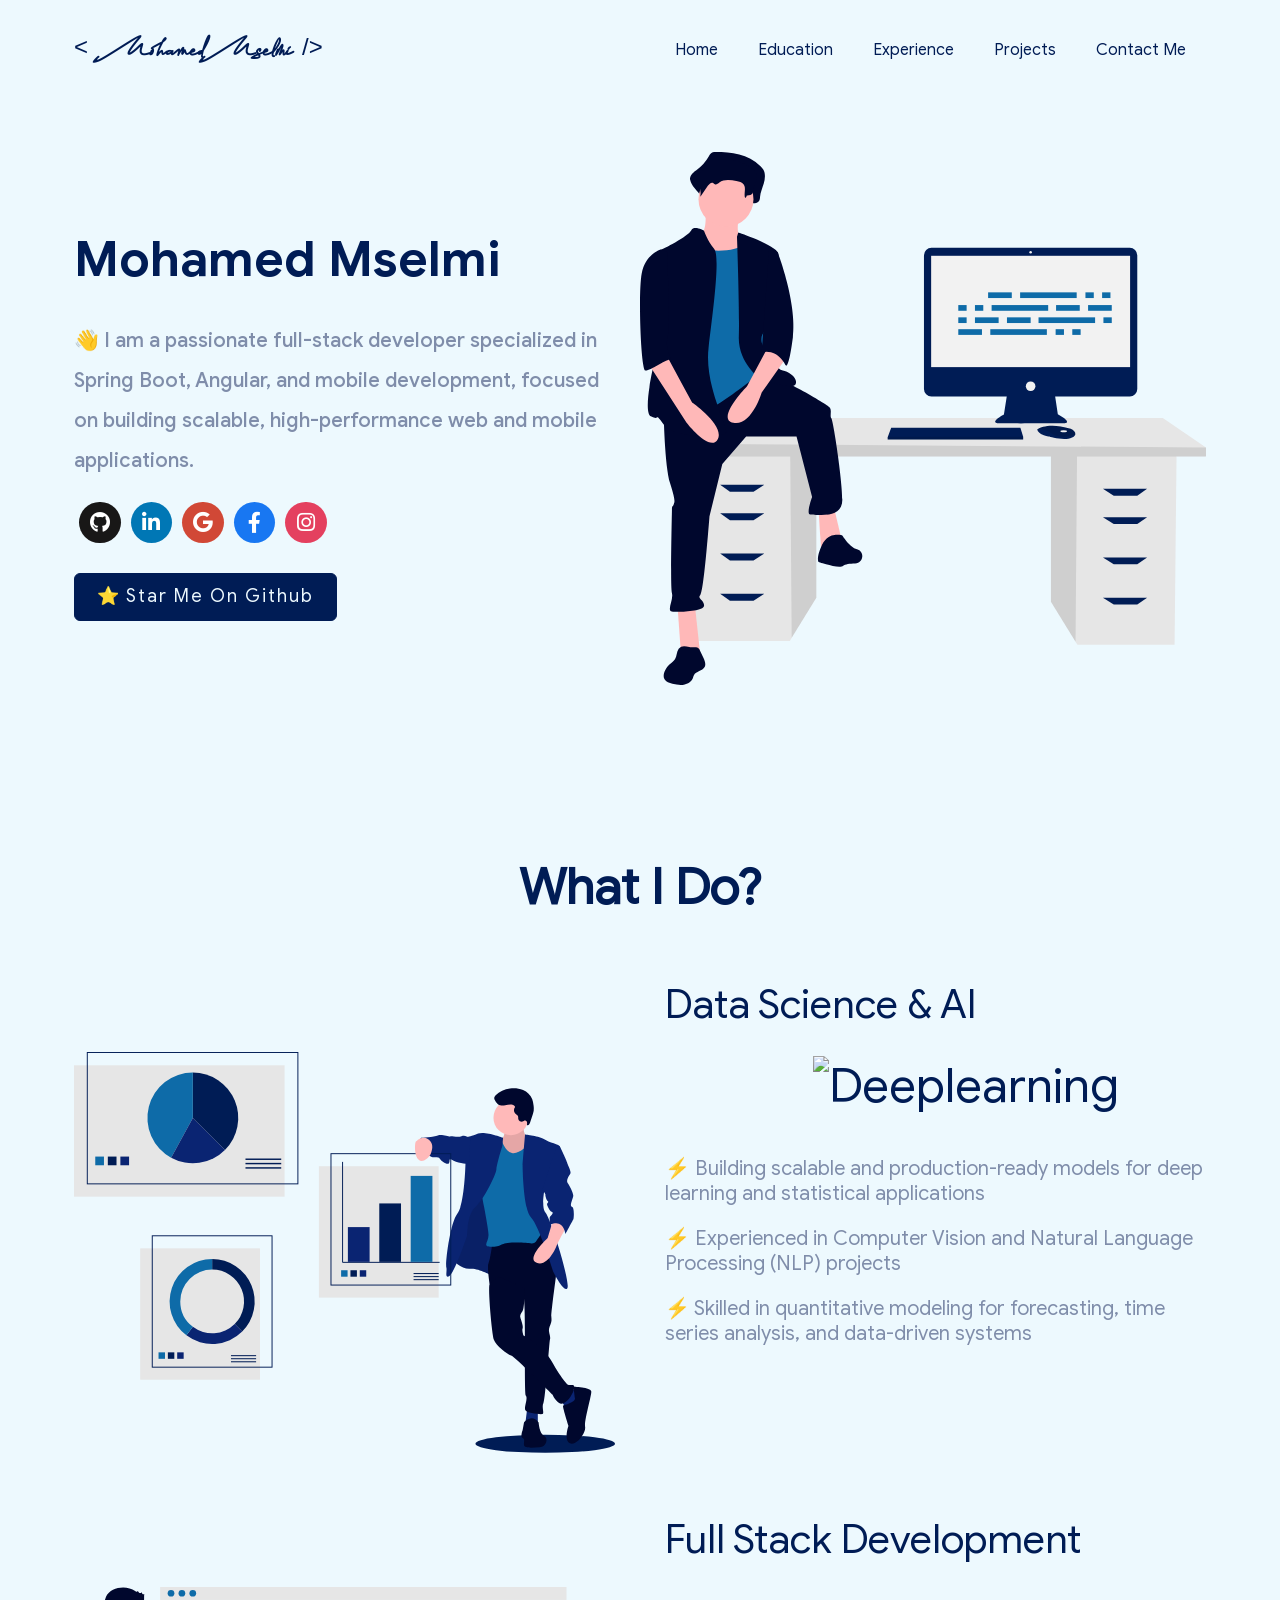
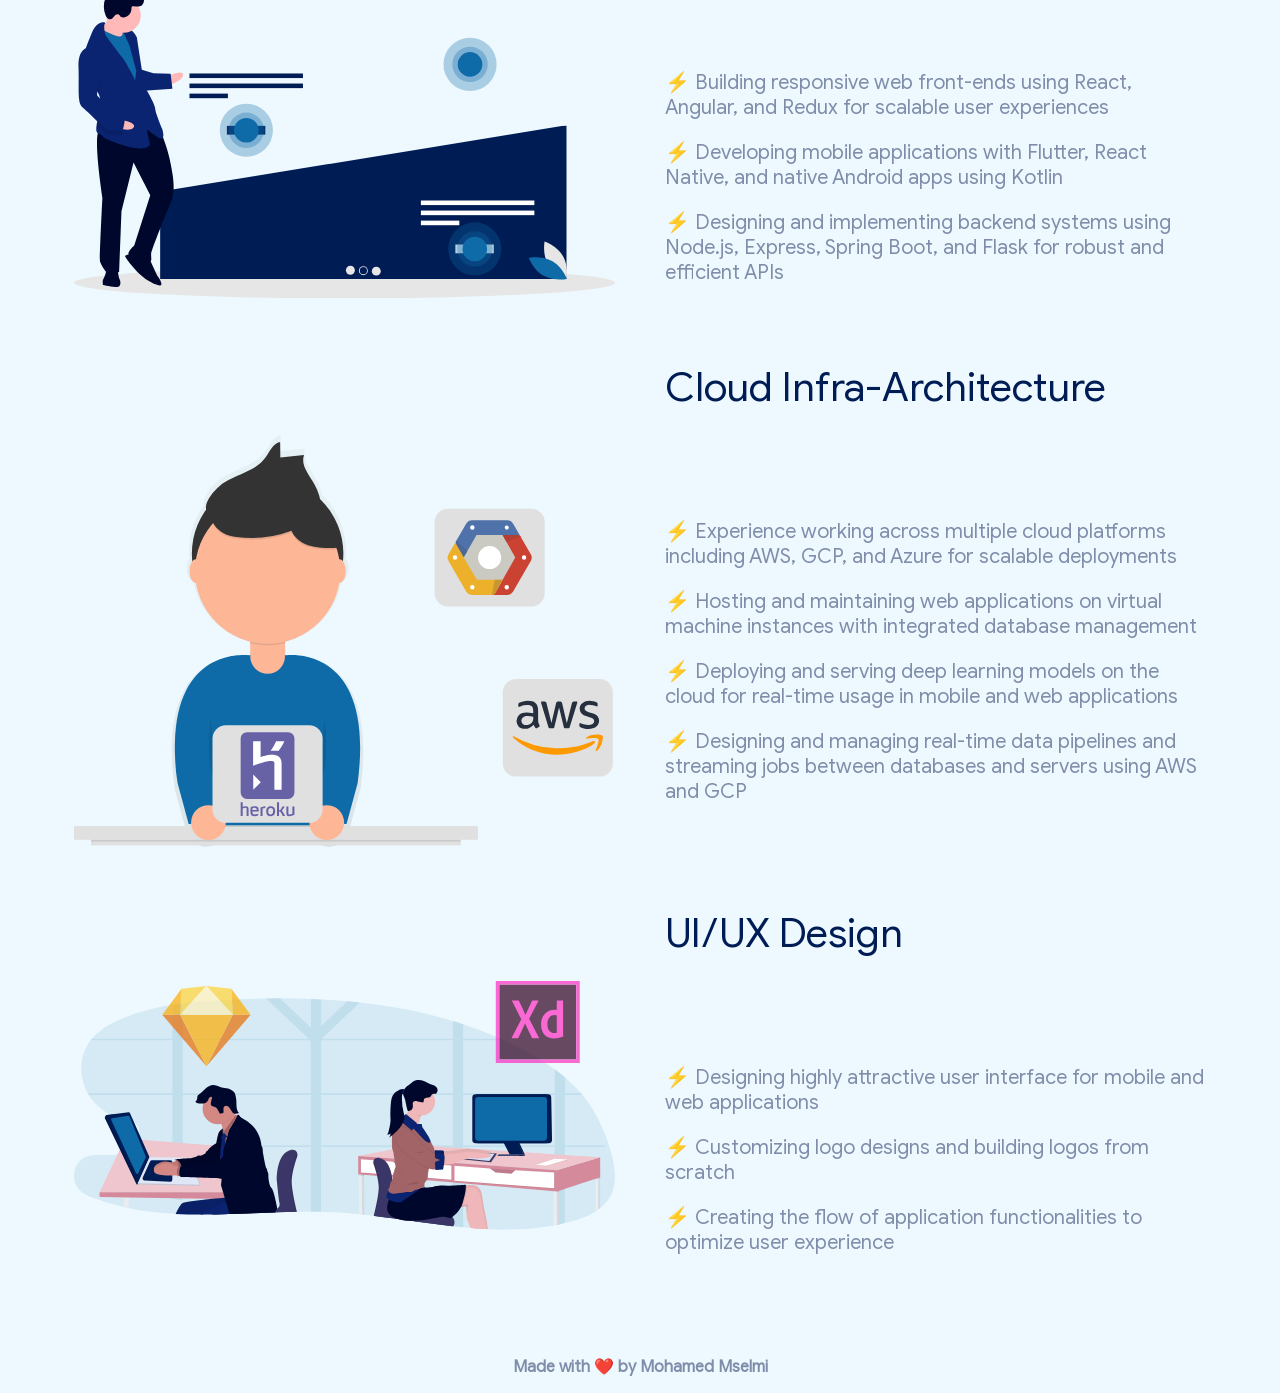
==== commit 7d2638ed: "Updates" ====
--- a/portfolio/index.html
+++ b/portfolio/index.html
@@ -1 +1 @@
-<!doctype html><html lang="en"><head><title>Davina Griss | Front-end Developer</title><meta charset="utf-8"/><link rel="icon" href="/portfolio/favicon.ico"/><meta name="viewport" content="width=device-width,initial-scale=1"/><meta name="theme-color" content="#000000"/><meta name="Portfolio template made by Dorota1997, available at GitHub" content="Web site created using create-react-app"/><link rel="manifest" href="/portfolio/manifest.json"/><link rel="stylesheet" href="https://cdn.jsdelivr.net/gh/devicons/devicon@latest/devicon.min.css"><link rel="stylesheet" href="https://pro.fontawesome.com/releases/v5.10.0/css/all.css" integrity="sha384-AYmEC3Yw5cVb3ZcuHtOA93w35dYTsvhLPVnYs9eStHfGJvOvKxVfELGroGkvsg+p" crossorigin="anonymous"/><link href="/portfolio/static/css/main.c5966e54.chunk.css" rel="stylesheet"></head><body data-theme="light"><noscript>You need to enable JavaScript to run this app.</noscript><div id="root"></div><script src="https://code.iconify.design/1/1.0.7/iconify.min.js"></script><script>!function(e){function r(r){for(var n,f,l=r[0],i=r[1],p=r[2],c=0,s=[];c<l.length;c++)f=l[c],Object.prototype.hasOwnProperty.call(o,f)&&o[f]&&s.push(o[f][0]),o[f]=0;for(n in i)Object.prototype.hasOwnProperty.call(i,n)&&(e[n]=i[n]);for(a&&a(r);s.length;)s.shift()();return u.push.apply(u,p||[]),t()}function t(){for(var e,r=0;r<u.length;r++){for(var t=u[r],n=!0,l=1;l<t.length;l++){var i=t[l];0!==o[i]&&(n=!1)}n&&(u.splice(r--,1),e=f(f.s=t[0]))}return e}var n={},o={1:0},u=[];function f(r){if(n[r])return n[r].exports;var t=n[r]={i:r,l:!1,exports:{}};return e[r].call(t.exports,t,t.exports,f),t.l=!0,t.exports}f.m=e,f.c=n,f.d=function(e,r,t){f.o(e,r)||Object.defineProperty(e,r,{enumerable:!0,get:t})},f.r=function(e){"undefined"!=typeof Symbol&&Symbol.toStringTag&&Object.defineProperty(e,Symbol.toStringTag,{value:"Module"}),Object.defineProperty(e,"__esModule",{value:!0})},f.t=function(e,r){if(1&r&&(e=f(e)),8&r)return e;if(4&r&&"object"==typeof e&&e&&e.__esModule)return e;var t=Object.create(null);if(f.r(t),Object.defineProperty(t,"default",{enumerable:!0,value:e}),2&r&&"string"!=typeof e)for(var n in e)f.d(t,n,function(r){return e[r]}.bind(null,n));return t},f.n=function(e){var r=e&&e.__esModule?function(){return e.default}:function(){return e};return f.d(r,"a",r),r},f.o=function(e,r){return Object.prototype.hasOwnProperty.call(e,r)},f.p="/portfolio/";var l=this["webpackJsonpreact-frontend-dev-portfolio"]=this["webpackJsonpreact-frontend-dev-portfolio"]||[],i=l.push.bind(l);l.push=r,l=l.slice();for(var p=0;p<l.length;p++)r(l[p]);var a=i;t()}([])</script><script src="/portfolio/static/js/2.5390d9ce.chunk.js"></script><script src="/portfolio/static/js/main.dc790f82.chunk.js"></script></body></html>+<!doctype html><html lang="en"><head><title>Davina Griss | Front-end Developer</title><meta charset="utf-8"/><link rel="icon" href="/portfolio/favicon.ico"/><meta name="viewport" content="width=device-width,initial-scale=1"/><meta name="theme-color" content="#000000"/><meta name="Portfolio template made by Dorota1997, available at GitHub" content="Web site created using create-react-app"/><link rel="manifest" href="/portfolio/manifest.json"/><link rel="stylesheet" href="https://cdn.jsdelivr.net/gh/devicons/devicon@latest/devicon.min.css"><link rel="stylesheet" href="https://pro.fontawesome.com/releases/v5.10.0/css/all.css" integrity="sha384-AYmEC3Yw5cVb3ZcuHtOA93w35dYTsvhLPVnYs9eStHfGJvOvKxVfELGroGkvsg+p" crossorigin="anonymous"/><link href="/portfolio/static/css/main.c5966e54.chunk.css" rel="stylesheet"></head><body data-theme="light"><noscript>You need to enable JavaScript to run this app.</noscript><div id="root"></div><script src="https://code.iconify.design/1/1.0.7/iconify.min.js"></script><script>!function(e){function r(r){for(var n,f,l=r[0],i=r[1],p=r[2],c=0,s=[];c<l.length;c++)f=l[c],Object.prototype.hasOwnProperty.call(o,f)&&o[f]&&s.push(o[f][0]),o[f]=0;for(n in i)Object.prototype.hasOwnProperty.call(i,n)&&(e[n]=i[n]);for(a&&a(r);s.length;)s.shift()();return u.push.apply(u,p||[]),t()}function t(){for(var e,r=0;r<u.length;r++){for(var t=u[r],n=!0,l=1;l<t.length;l++){var i=t[l];0!==o[i]&&(n=!1)}n&&(u.splice(r--,1),e=f(f.s=t[0]))}return e}var n={},o={1:0},u=[];function f(r){if(n[r])return n[r].exports;var t=n[r]={i:r,l:!1,exports:{}};return e[r].call(t.exports,t,t.exports,f),t.l=!0,t.exports}f.m=e,f.c=n,f.d=function(e,r,t){f.o(e,r)||Object.defineProperty(e,r,{enumerable:!0,get:t})},f.r=function(e){"undefined"!=typeof Symbol&&Symbol.toStringTag&&Object.defineProperty(e,Symbol.toStringTag,{value:"Module"}),Object.defineProperty(e,"__esModule",{value:!0})},f.t=function(e,r){if(1&r&&(e=f(e)),8&r)return e;if(4&r&&"object"==typeof e&&e&&e.__esModule)return e;var t=Object.create(null);if(f.r(t),Object.defineProperty(t,"default",{enumerable:!0,value:e}),2&r&&"string"!=typeof e)for(var n in e)f.d(t,n,function(r){return e[r]}.bind(null,n));return t},f.n=function(e){var r=e&&e.__esModule?function(){return e.default}:function(){return e};return f.d(r,"a",r),r},f.o=function(e,r){return Object.prototype.hasOwnProperty.call(e,r)},f.p="/portfolio/";var l=this["webpackJsonpreact-frontend-dev-portfolio"]=this["webpackJsonpreact-frontend-dev-portfolio"]||[],i=l.push.bind(l);l.push=r,l=l.slice();for(var p=0;p<l.length;p++)r(l[p]);var a=i;t()}([])</script><script src="/portfolio/static/js/2.89248417.chunk.js"></script><script src="/portfolio/static/js/main.f78367e9.chunk.js"></script></body></html>
